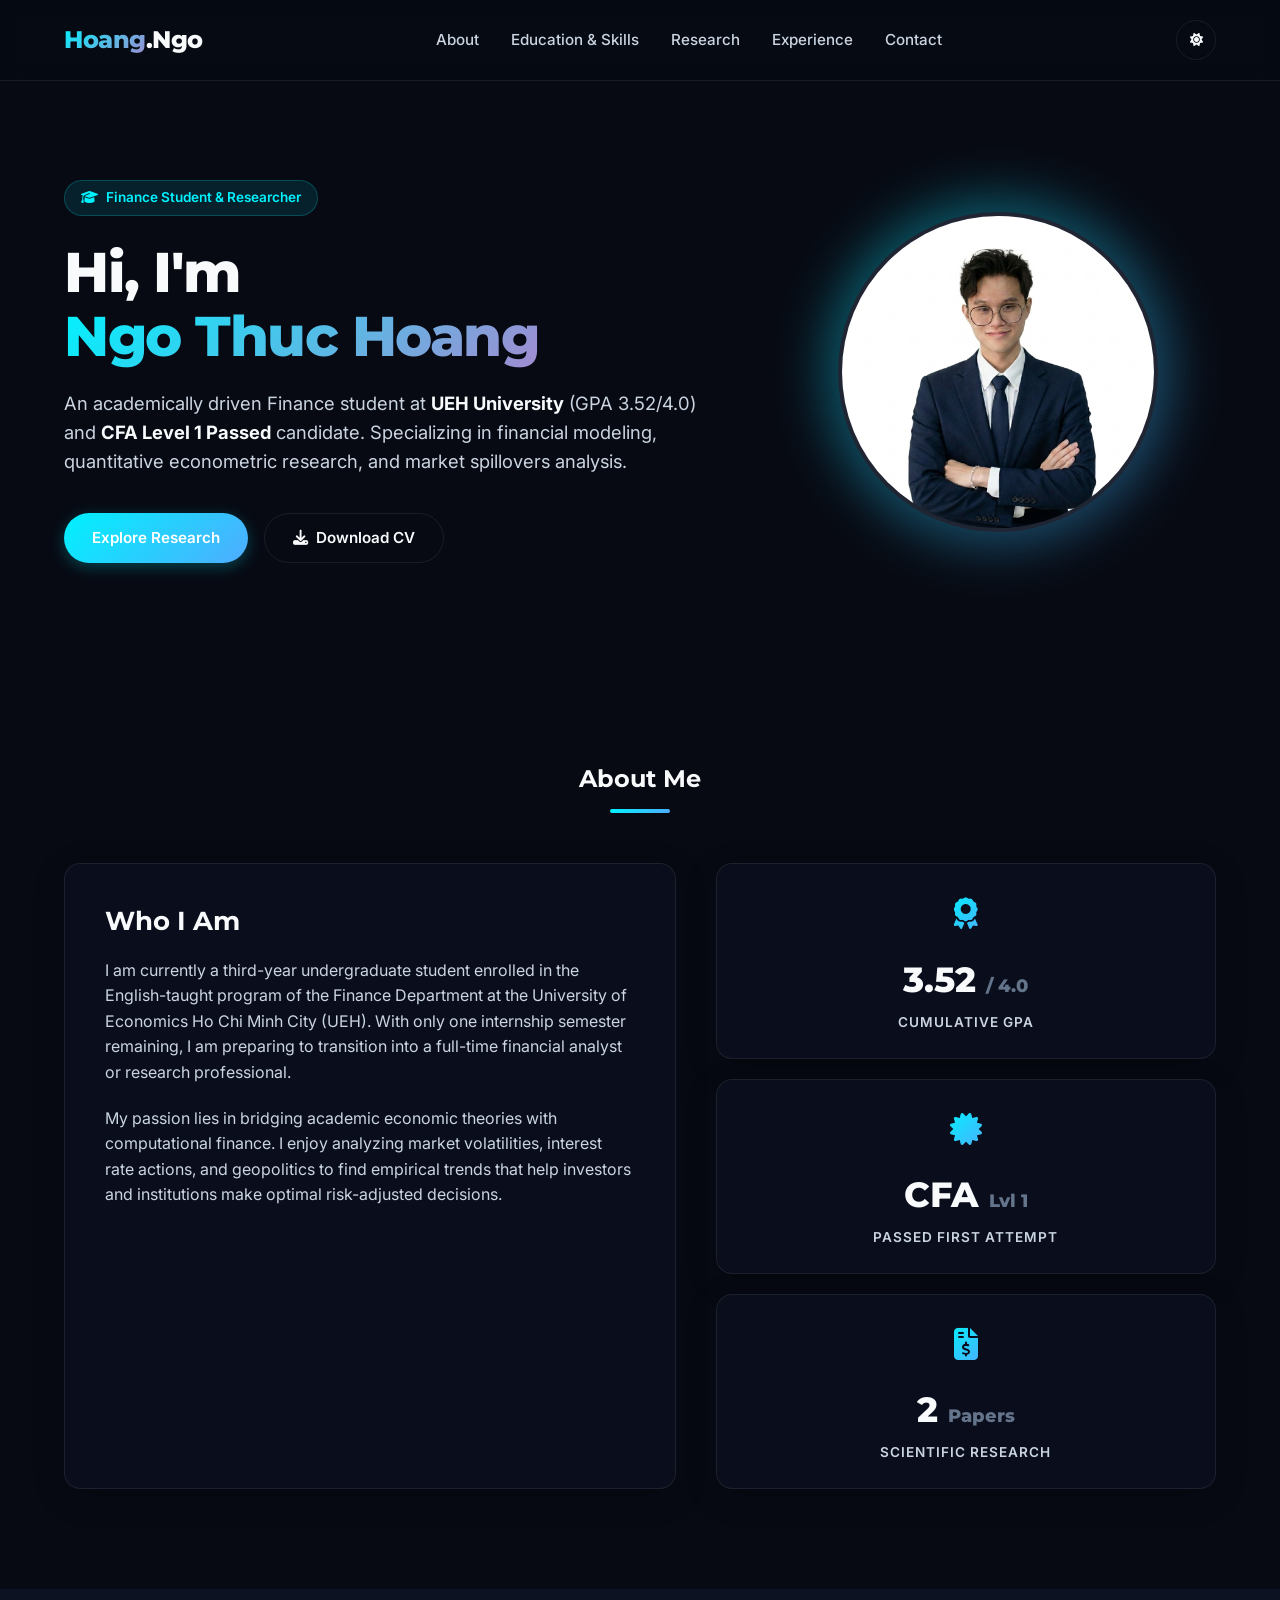
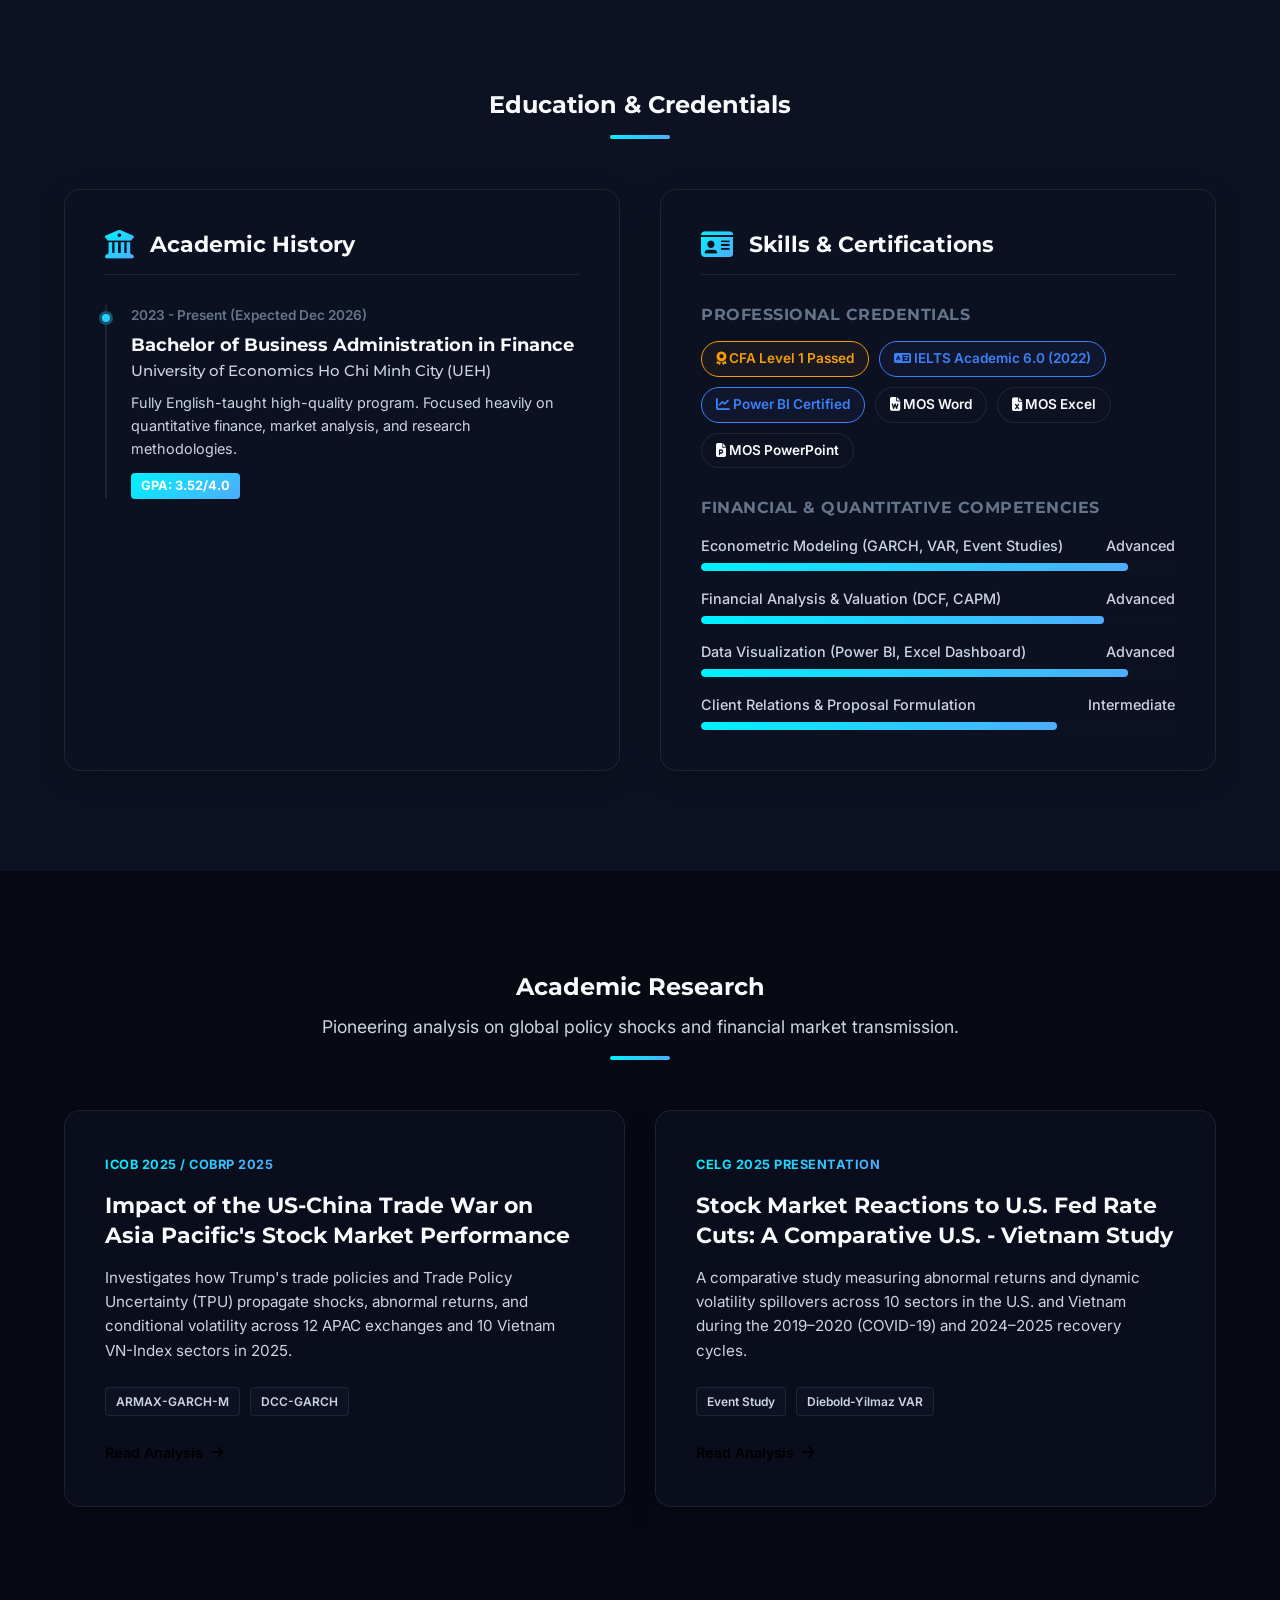
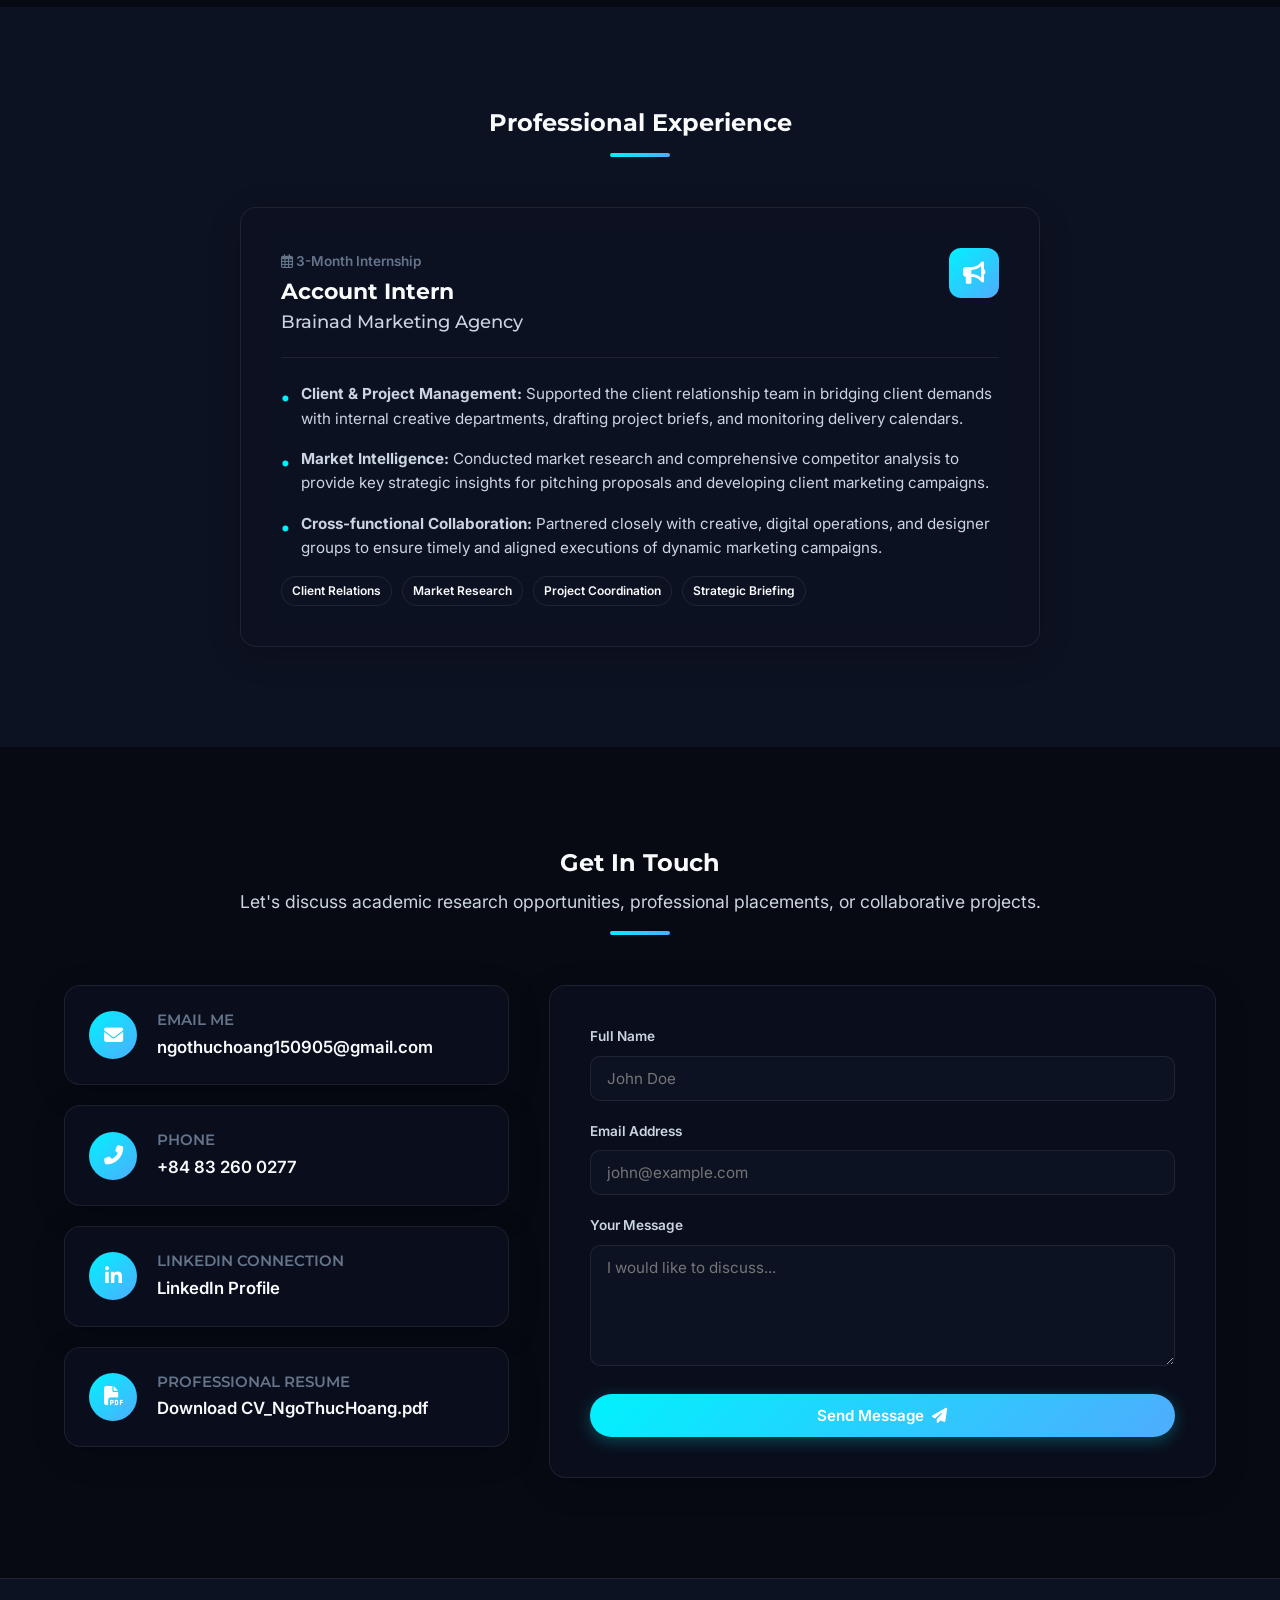
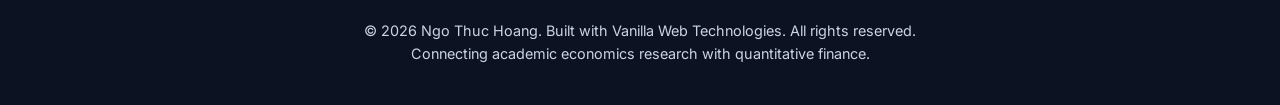
==== index.html @ 13e63629 "Add files via upload" ====
<!DOCTYPE html>
<html lang="en">
<head>
    <meta charset="UTF-8">
    <meta name="viewport" content="width=device-width, initial-scale=1.0">
    <title>Ngo Thuc Hoang | Personal Portfolio</title>
    <meta name="description" content="Personal portfolio of Ngo Thuc Hoang, Finance student at UEH. CFA Level 1, GPA 3.52, research in trade policy uncertainty and monetary policy spillovers.">
    <!-- Google Fonts -->
    <link rel="preconnect" href="https://fonts.googleapis.com">
    <link rel="preconnect" href="https://fonts.gstatic.com" crossorigin>
    <link href="https://fonts.googleapis.com/css2?family=Inter:wght@300;400;500;600;700&family=Montserrat:wght@500;600;700;800&display=swap" rel="stylesheet">
    <!-- FontAwesome for Icons -->
    <link rel="stylesheet" href="https://cdnjs.cloudflare.com/ajax/libs/font-awesome/6.4.0/css/all.min.css">
    <!-- Stylesheet -->
    <link rel="stylesheet" href="styles.css">
</head>
<body class="dark-theme">

    <!-- Sticky Navigation -->
    <header id="header">
        <div class="container navbar">
            <a href="#" class="logo">
                <span class="gradient-text">Hoang</span>.Ngo
            </a>
            <nav class="nav-menu" id="nav-menu">
                <a href="#about" class="nav-link">About</a>
                <a href="#education" class="nav-link">Education & Skills</a>
                <a href="#research" class="nav-link">Research</a>
                <a href="#experience" class="nav-link">Experience</a>
                <a href="#contact" class="nav-link">Contact</a>
            </nav>
            <div class="nav-actions">
                <button id="theme-toggle" class="btn-icon" aria-label="Toggle theme">
                    <i class="fas fa-sun"></i>
                </button>
                <button id="mobile-menu-btn" class="btn-icon mobile-only" aria-label="Open menu">
                    <i class="fas fa-bars"></i>
                </button>
            </div>
        </div>
    </header>

    <!-- Hero Section -->
    <section id="hero" class="hero-section">
        <div class="container hero-grid">
            <div class="hero-content">
                <div class="badge-hero">
                    <i class="fas fa-graduation-cap"></i> Finance Student & Researcher
                </div>
                <h1 class="hero-title">
                    Hi, I'm <span class="gradient-text">Ngo Thuc Hoang</span>
                </h1>
                <p class="hero-subtitle">
                    An academically driven Finance student at <strong>UEH University</strong> (GPA 3.52/4.0) and <strong>CFA Level 1 Passed</strong> candidate. Specializing in financial modeling, quantitative econometric research, and market spillovers analysis.
                </p>
                <div class="hero-cta">
                    <a href="#research" class="btn primary">Explore Research</a>
                    <a href="./CV_NgoThucHoang.pdf" class="btn secondary" download><i class="fas fa-download"></i> Download CV</a>
                </div>
            </div>
            <div class="hero-image-wrapper">
                <div class="avatar-glow"></div>
                <div class="avatar-container">
                    <img src="Anhcv_suit_white.png" alt="Ngo Thuc Hoang" class="avatar-img" onerror="this.src='Anhcv_suit.png'">
                </div>
            </div>
        </div>
    </section>

    <!-- About Section -->
    <section id="about" class="section-padding">
        <div class="container scroll-reveal">
            <div class="section-header text-center">
                <h2 class="section-title">About Me</h2>
                <div class="underline mx-auto"></div>
            </div>
            <div class="about-grid">
                <div class="about-card glass">
                    <h3>Who I Am</h3>
                    <p>
                        I am currently a third-year undergraduate student enrolled in the English-taught program of the Finance Department at the University of Economics Ho Chi Minh City (UEH). With only one internship semester remaining, I am preparing to transition into a full-time financial analyst or research professional.
                    </p>
                    <p>
                        My passion lies in bridging academic economic theories with computational finance. I enjoy analyzing market volatilities, interest rate actions, and geopolitics to find empirical trends that help investors and institutions make optimal risk-adjusted decisions.
                    </p>
                </div>
                <div class="stats-grid">
                    <div class="stat-card glass text-center">
                        <div class="stat-icon"><i class="fas fa-award"></i></div>
                        <div class="stat-number">3.52 <span class="stat-scale">/ 4.0</span></div>
                        <div class="stat-label">Cumulative GPA</div>
                    </div>
                    <div class="stat-card glass text-center">
                        <div class="stat-icon"><i class="fas fa-certificate"></i></div>
                        <div class="stat-number">CFA <span class="stat-scale">Lvl 1</span></div>
                        <div class="stat-label">Passed First Attempt</div>
                    </div>
                    <div class="stat-card glass text-center">
                        <div class="stat-icon"><i class="fas fa-file-invoice-dollar"></i></div>
                        <div class="stat-number">2 <span class="stat-scale">Papers</span></div>
                        <div class="stat-label">Scientific Research</div>
                    </div>
                </div>
            </div>
        </div>
    </section>

    <!-- Education & Skills Section -->
    <section id="education" class="section-padding bg-alt">
        <div class="container scroll-reveal">
            <div class="section-header text-center">
                <h2 class="section-title">Education & Credentials</h2>
                <div class="underline mx-auto"></div>
            </div>
            <div class="edu-skills-grid">
                <!-- Education Timeline -->
                <div class="edu-card glass">
                    <div class="edu-card-header">
                        <i class="fas fa-university icon-header"></i>
                        <h3>Academic History</h3>
                    </div>
                    <div class="edu-timeline">
                        <div class="timeline-item">
                            <div class="timeline-dot"></div>
                            <span class="timeline-date">2023 - Present (Expected Dec 2026)</span>
                            <h4>Bachelor of Business Administration in Finance</h4>
                            <h5>University of Economics Ho Chi Minh City (UEH)</h5>
                            <p class="edu-desc">
                                Fully English-taught high-quality program. Focused heavily on quantitative finance, market analysis, and research methodologies.
                            </p>
                            <span class="timeline-badge">GPA: 3.52/4.0</span>
                        </div>
                    </div>
                </div>

                <!-- Skills & Certifications -->
                <div class="skills-card glass">
                    <div class="skills-card-header">
                        <i class="fas fa-id-card icon-header"></i>
                        <h3>Skills & Certifications</h3>
                    </div>
                    <div class="skills-section">
                        <h4>Professional Credentials</h4>
                        <div class="chips-container">
                            <span class="chip gold"><i class="fas fa-award"></i> CFA Level 1 Passed</span>
                            <span class="chip blue"><i class="fas fa-language"></i> IELTS Academic 6.0 (2022)</span>
                            <span class="chip blue"><i class="fas fa-chart-line"></i> Power BI Certified</span>
                            <span class="chip text-chip"><i class="fas fa-file-word"></i> MOS Word</span>
                            <span class="chip text-chip"><i class="fas fa-file-excel"></i> MOS Excel</span>
                            <span class="chip text-chip"><i class="fas fa-file-powerpoint"></i> MOS PowerPoint</span>
                        </div>
                    </div>
                    <div class="skills-section">
                        <h4>Financial & Quantitative Competencies</h4>
                        <div class="skills-bar-wrapper">
                            <div class="skill-info">
                                <span>Econometric Modeling (GARCH, VAR, Event Studies)</span>
                                <span>Advanced</span>
                            </div>
                            <div class="skill-progress-bar"><div class="progress" style="width: 90%;"></div></div>
                        </div>
                        <div class="skills-bar-wrapper">
                            <div class="skill-info">
                                <span>Financial Analysis & Valuation (DCF, CAPM)</span>
                                <span>Advanced</span>
                            </div>
                            <div class="skill-progress-bar"><div class="progress" style="width: 85%;"></div></div>
                        </div>
                        <div class="skills-bar-wrapper">
                            <div class="skill-info">
                                <span>Data Visualization (Power BI, Excel Dashboard)</span>
                                <span>Advanced</span>
                            </div>
                            <div class="skill-progress-bar"><div class="progress" style="width: 90%;"></div></div>
                        </div>
                        <div class="skills-bar-wrapper">
                            <div class="skill-info">
                                <span>Client Relations & Proposal Formulation</span>
                                <span>Intermediate</span>
                            </div>
                            <div class="skill-progress-bar"><div class="progress" style="width: 75%;"></div></div>
                        </div>
                    </div>
                </div>
            </div>
        </div>
    </section>

    <!-- Research Section -->
    <section id="research" class="section-padding">
        <div class="container scroll-reveal">
            <div class="section-header text-center">
                <h2 class="section-title">Academic Research</h2>
                <p class="section-subtitle">Pioneering analysis on global policy shocks and financial market transmission.</p>
                <div class="underline mx-auto"></div>
            </div>
            <div class="research-grid">
                <!-- Research Card 1 -->
                <div class="research-card glass scroll-reveal" data-paper="paper1">
                    <div class="card-tag">iCOB 2025 / COBRP 2025</div>
                    <h3 class="card-title">Impact of the US-China Trade War on Asia Pacific's Stock Market Performance</h3>
                    <p class="card-summary">
                        Investigates how Trump's trade policies and Trade Policy Uncertainty (TPU) propagate shocks, abnormal returns, and conditional volatility across 12 APAC exchanges and 10 Vietnam VN-Index sectors in 2025.
                    </p>
                    <div class="card-methodology">
                        <span class="method-badge">ARMAX-GARCH-M</span>
                        <span class="method-badge">DCC-GARCH</span>
                    </div>
                    <button class="btn card-btn text-gradient">Read Analysis <i class="fas fa-arrow-right"></i></button>
                </div>

                <!-- Research Card 2 -->
                <div class="research-card glass scroll-reveal" data-paper="paper2">
                    <div class="card-tag">CELG 2025 Presentation</div>
                    <h3 class="card-title">Stock Market Reactions to U.S. Fed Rate Cuts: A Comparative U.S. - Vietnam Study</h3>
                    <p class="card-summary">
                        A comparative study measuring abnormal returns and dynamic volatility spillovers across 10 sectors in the U.S. and Vietnam during the 2019–2020 (COVID-19) and 2024–2025 recovery cycles.
                    </p>
                    <div class="card-methodology">
                        <span class="method-badge">Event Study</span>
                        <span class="method-badge">Diebold-Yilmaz VAR</span>
                    </div>
                    <button class="btn card-btn text-gradient">Read Analysis <i class="fas fa-arrow-right"></i></button>
                </div>
            </div>
        </div>
    </section>

    <!-- Experience Section -->
    <section id="experience" class="section-padding bg-alt">
        <div class="container scroll-reveal">
            <div class="section-header text-center">
                <h2 class="section-title">Professional Experience</h2>
                <div class="underline mx-auto"></div>
            </div>
            <div class="timeline-container scroll-reveal">
                <div class="timeline-card glass">
                    <div class="timeline-header">
                        <div class="timeline-title-group">
                            <span class="job-date"><i class="far fa-calendar-alt"></i> 3-Month Internship</span>
                            <h3>Account Intern</h3>
                            <h4>Brainad Marketing Agency</h4>
                        </div>
                        <div class="timeline-logo"><i class="fas fa-bullhorn"></i></div>
                    </div>
                    <ul class="timeline-bullets">
                        <li>
                            <strong>Client & Project Management:</strong> Supported the client relationship team in bridging client demands with internal creative departments, drafting project briefs, and monitoring delivery calendars.
                        </li>
                        <li>
                            <strong>Market Intelligence:</strong> Conducted market research and comprehensive competitor analysis to provide key strategic insights for pitching proposals and developing client marketing campaigns.
                        </li>
                        <li>
                            <strong>Cross-functional Collaboration:</strong> Partnered closely with creative, digital operations, and designer groups to ensure timely and aligned executions of dynamic marketing campaigns.
                        </li>
                    </ul>
                    <div class="chips-container mt-3">
                        <span class="chip small">Client Relations</span>
                        <span class="chip small">Market Research</span>
                        <span class="chip small">Project Coordination</span>
                        <span class="chip small">Strategic Briefing</span>
                    </div>
                </div>
            </div>
        </div>
    </section>

    <!-- Contact Section -->
    <section id="contact" class="section-padding">
        <div class="container scroll-reveal">
            <div class="section-header text-center">
                <h2 class="section-title">Get In Touch</h2>
                <p class="section-subtitle">Let's discuss academic research opportunities, professional placements, or collaborative projects.</p>
                <div class="underline mx-auto"></div>
            </div>
            <div class="contact-grid">
                <!-- Info cards -->
                <div class="contact-info-wrapper">
                    <div class="info-card glass">
                        <div class="info-icon"><i class="fas fa-envelope"></i></div>
                        <div>
                            <h4>Email Me</h4>
                            <p><a href="mailto:ngothuchoang150905@gmail.com" class="contact-link">ngothuchoang150905@gmail.com</a></p>
                        </div>
                    </div>
                    <div class="info-card glass">
                        <div class="info-icon"><i class="fas fa-phone-alt"></i></div>
                        <div>
                            <h4>Phone</h4>
                            <p><a href="tel:+84832600277" class="contact-link">+84 83 260 0277</a></p>
                        </div>
                    </div>
                    <div class="info-card glass">
                        <div class="info-icon"><i class="fab fa-linkedin-in"></i></div>
                        <div>
                            <h4>LinkedIn Connection</h4>
                            <p><a href="https://www.linkedin.com/in/th%C3%BAc-ho%C3%A0ng-ng%C3%B4-92a282347" class="contact-link" target="_blank">LinkedIn Profile</a></p>
                        </div>
                    </div>
                    <div class="info-card glass">
                        <div class="info-icon"><i class="fas fa-file-pdf"></i></div>
                        <div>
                            <h4>Professional Resume</h4>
                            <p><a href="./CV_NgoThucHoang.pdf" class="contact-link" download>Download CV_NgoThucHoang.pdf</a></p>
                        </div>
                    </div>
                </div>
                <!-- Contact Form -->
                <div class="contact-form-wrapper glass">
                    <form id="contact-form" action="#" method="POST">
                        <div class="form-group">
                            <label for="form-name">Full Name</label>
                            <input type="text" id="form-name" placeholder="John Doe" required>
                        </div>
                        <div class="form-group">
                            <label for="form-email">Email Address</label>
                            <input type="email" id="form-email" placeholder="john@example.com" required>
                        </div>
                        <div class="form-group">
                            <label for="form-message">Your Message</label>
                            <textarea id="form-message" rows="5" placeholder="I would like to discuss..." required></textarea>
                        </div>
                        <button type="submit" class="btn primary w-full">Send Message <i class="fas fa-paper-plane ms-2"></i></button>
                    </form>
                </div>
            </div>
        </div>
    </section>

    <!-- Footer -->
    <footer>
        <div class="container footer-content text-center">
            <p>&copy; 2026 Ngo Thuc Hoang. Built with Vanilla Web Technologies. All rights reserved.</p>
            <p class="small text-muted mt-2">Connecting academic economics research with quantitative finance.</p>
        </div>
    </footer>

    <!-- RESEARCH MODALS -->
    <!-- Modal 1: Paper 1 -->
    <div class="modal-overlay" id="modal-paper1" aria-hidden="true">
        <div class="modal-container glass">
            <button class="modal-close" aria-label="Close modal">&times;</button>
            <div class="modal-body">
                <span class="modal-tag">Research Paper 1 | iCOB 2025 & COBRP 2025</span>
                <h2 class="modal-title">Impact of the US-China Trade War on Asia Pacific's Stock Market Performance: Challenges and Sustainable Approaches</h2>
                
                <!-- Tabs Navigation -->
                <div class="modal-tabs">
                    <button class="tab-btn active" data-tab="tab1-abstract">Abstract</button>
                    <button class="tab-btn" data-tab="tab1-methodology">Methodology</button>
                    <button class="tab-btn" data-tab="tab1-findings">Key Findings & SDG 8</button>
                </div>

                <!-- Tabs Content -->
                <div class="tab-content-wrapper">
                    <!-- Abstract -->
                    <div class="tab-content active" id="tab1-abstract">
                        <p>
                            Studies on the impact of the US-China trade war on financial markets over time have been conducted at many levels. Moving beyond historical 2018–2020 periods, this paper shifts attention to the 2025 period, highlighting how ongoing Trade Policy Uncertainty (TPU) continues to influence 12 Asia-Pacific financial markets and sectoral dynamics inside Vietnam.
                        </p>
                        <p>
                            The research focuses on evaluating how trade conflict shocks influence abnormal returns, volatility behavior, and spillover effects across APAC stock exchanges and 10 industry groups within Vietnam’s VN-Index in 2025. It links financial resilience with United Nations SDG 8 (Decent Work and Economic Growth), offering a forward-looking perspective on sustaining growth amid prolonged trade tensions.
                        </p>
                    </div>
                    <!-- Methodology -->
                    <div class="tab-content" id="tab1-methodology">
                        <h4>Mô hình hóa Biến động và Tác động Shock (ARMAX-GARCH-M & DCC)</h4>
                        <p>
                            The paper adopts a advanced volatility modeling framework:
                        </p>
                        <ul>
                            <li>
                                <strong>Risk-Return Trade-off:</strong> Draws on the GARCH-in-Mean (GARCH-M) specification, introducing a conditional volatility risk premium term into the mean equation to capture how investors price assets under policy stress.
                            </li>
                            <li>
                                <strong>ARMAX-GARCH-M (TPU):</strong> Integrates Trade Policy Uncertainty (TPU) as an exogenous variance regressor to measure its direct impact on conditional variance behavior.
                            </li>
                            <li>
                                <strong>DCC-GARCH:</strong> Employs Dynamic Conditional Correlation (DCC) to trace the time-varying connectedness, identifying which economies act as primary transmitters or receivers of volatility.
                            </li>
                        </ul>
                    </div>
                    <!-- Findings -->
                    <div class="tab-content" id="tab1-findings">
                        <h4>Academic and Practical Insights</h4>
                        <ul>
                            <li>
                                <strong>Regional Transmission:</strong> Empirically maps the volatility connectedness of the 12 APAC markets, identifying Hong Kong as a key intermediary in absorbing and transmitting volatility between US, China, and APAC markets.
                            </li>
                            <li>
                                <strong>Sectoral Sensitivity (Vietnam):</strong> Pinpoints Vietnamese industries with higher or lower sensitivity to tariff shocks, supporting portfolios in risk mitigation.
                            </li>
                            <li>
                                <strong>SDG 8 Integration:</strong> Demonstrates that maintaining financial market stability through active risk pricing directly supports long-term economic growth and decent work opportunities in trade-exposed emerging markets.
                            </li>
                        </ul>
                    </div>
                </div>
            </div>
        </div>
    </div>

    <!-- Modal 2: Paper 2 -->
    <div class="modal-overlay" id="modal-paper2" aria-hidden="true">
        <div class="modal-container glass">
            <button class="modal-close" aria-label="Close modal">&times;</button>
            <div class="modal-body">
                <span class="modal-tag">Research Paper 2 | CELG 2025 Presentation</span>
                <h2 class="modal-title">Stock Market Reactions to U.S. Fed Rate Cuts: A Comparative Event Study of the U.S. and Vietnam, with an Analysis of Spillovers between the two Markets and within Vietnam's Sectors (2019 - 2020 & 2024 - 2025)</h2>
                
                <!-- Tabs Navigation -->
                <div class="modal-tabs">
                    <button class="tab-btn active" data-tab="tab2-abstract">Abstract</button>
                    <button class="tab-btn" data-tab="tab2-methodology">Methodology</button>
                    <button class="tab-btn" data-tab="tab2-findings">Key Findings & SDG 8</button>
                </div>

                <!-- Tabs Content -->
                <div class="tab-content-wrapper">
                    <!-- Abstract -->
                    <div class="tab-content active" id="tab2-abstract">
                        <p>
                            This research evaluates and compares U.S. and Vietnamese stock market reactions to conventional Federal Reserve policy rate cuts. It assesses the short-term market reaction magnitude and compares the responses of 10 industry groups within each country.
                        </p>
                        <p>
                            To capture evolving investor behavior, the comparative analysis is conducted across two distinct macroeconomic cycles: the pre-pandemic normal phase (2019–2020) and the post-pandemic recovery/tightening turnaround phase (2024–2025). The study also maps volatility transmission, investigating cross-border spillovers from the U.S. to Vietnam and intra-market spillovers between domestic sectors.
                        </p>
                    </div>
                    <!-- Methodology -->
                    <div class="tab-content" id="tab2-methodology">
                        <h4>Event Study & VAR Spillover Framework</h4>
                        <p>
                            The paper utilizes a integrated methodological framework:
                        </p>
                        <ul>
                            <li>
                                <strong>Event Study:</strong> Computes Abnormal Returns (AR) and Cumulative Abnormal Returns (CAR) around Fed rate cut announcement windows to evaluate market efficiency and short-term announcement sensitivity.
                            </li>
                            <li>
                                <strong>Diebold & Yilmaz (2012) Spillover Index:</strong> Applies a Vector Autoregression (VAR) framework with generalized forecast-error variance decompositions (GFEVD) to build a connectedness matrix.
                            </li>
                            <li>
                                <strong>Cross-Border & Intra-Market Connectedness:</strong> Captures both international transmission (US to Vietnam sectors) and domestic sector-to-sector volatility propagation.
                            </li>
                        </ul>
                    </div>
                    <!-- Findings -->
                    <div class="tab-content" id="tab2-findings">
                        <h4>Main Results & Policy Relevance</h4>
                        <ul>
                            <li>
                                <strong>Macro Comparisons:</strong> Establishes that while unexpected rate cuts trigger general liquidity relief, responses vary heavily between pre-pandemic and post-pandemic cycles, reflecting changes in market risk-aversion.
                            </li>
                            <li>
                                <strong>Transmission Roles:</strong> Identifies which specific industries act as net risk transmitters versus net receivers of volatility inside HOSE (Vietnam) and U.S. markets.
                            </li>
                            <li>
                                <strong>Practical Application:</strong> Guides retail and institutional investors in developing sectoral hedging strategies, and assists state regulators in maintaining macro-prudential stability against external currency/monetary shocks (aligned with SDG 8).
                            </li>
                        </ul>
                    </div>
                </div>
            </div>
        </div>
    </div>

    <!-- Scripts -->
    <script src="script.js"></script>
</body>
</html>
---- styles.css ----
/* ==========================================================================
   DESIGN SYSTEM & VARIABLES
   ========================================================================== */
:root {
    /* Color Tokens (Dark Theme - Default) */
    --bg-primary: #070a13;
    --bg-secondary: #0d1222;
    --bg-card: rgba(13, 18, 34, 0.65);
    --border-color: rgba(255, 255, 255, 0.08);
    
    --text-primary: #f8fafc;
    --text-secondary: #cbd5e1;
    --text-muted: #64748b;
    
    --primary-gradient: linear-gradient(135deg, #00f2fe 0%, #4facfe 100%);
    --secondary-gradient: linear-gradient(135deg, #b88bf8 0%, #6b21a8 100%);
    --text-gradient: linear-gradient(135deg, #00f2fe 0%, #a18cd1 100%);
    --accent-glow: rgba(0, 242, 254, 0.25);
    
    /* Global Spacing */
    --container-width: 1200px;
    --border-radius-lg: 16px;
    --border-radius-md: 10px;
    --border-radius-sm: 6px;
    
    /* Transitions */
    --transition-smooth: all 0.3s cubic-bezier(0.4, 0, 0.2, 1);
    --transition-fast: all 0.15s ease;
}

/* Light Theme Variables */
body.light-theme {
    --bg-primary: #f8fafc;
    --bg-secondary: #f1f5f9;
    --bg-card: rgba(255, 255, 255, 0.75);
    --border-color: rgba(15, 23, 42, 0.08);
    
    --text-primary: #0f172a;
    --text-secondary: #475569;
    --text-muted: #94a3b8;
    
    --primary-gradient: linear-gradient(135deg, #0072ff 0%, #00c6ff 100%);
    --secondary-gradient: linear-gradient(135deg, #7c3aed 0%, #c084fc 100%);
    --text-gradient: linear-gradient(135deg, #0072ff 0%, #7c3aed 100%);
    --accent-glow: rgba(0, 114, 255, 0.15);
}

/* ==========================================================================
   RESET & BASE STYLES
   ========================================================================== */
* {
    margin: 0;
    padding: 0;
    box-sizing: border-box;
}

html {
    scroll-behavior: smooth;
    font-size: 16px;
}

body {
    font-family: 'Inter', sans-serif;
    background-color: var(--bg-primary);
    color: var(--text-primary);
    line-height: 1.6;
    overflow-x: hidden;
    transition: background-color 0.4s ease, color 0.4s ease;
}

h1, h2, h3, h4, h5, h6 {
    font-family: 'Montserrat', sans-serif;
    font-weight: 700;
    color: var(--text-primary);
    line-height: 1.3;
}

a {
    text-decoration: none;
    color: inherit;
    transition: var(--transition-fast);
}

img {
    max-width: 100%;
    height: auto;
    display: block;
}

button {
    cursor: pointer;
    border: none;
    background: none;
    font-family: inherit;
}

/* Custom Scrollbar */
::-webkit-scrollbar {
    width: 8px;
}
::-webkit-scrollbar-track {
    background: var(--bg-primary);
}
::-webkit-scrollbar-thumb {
    background: var(--border-color);
    border-radius: var(--border-radius-sm);
}
::-webkit-scrollbar-thumb:hover {
    background: var(--text-muted);
}

/* ==========================================================================
   LAYOUT UTILITIES
   ========================================================================== */
.container {
    width: 100%;
    max-width: var(--container-width);
    margin: 0 auto;
    padding: 0 24px;
}

.section-padding {
    padding: 100px 0;
}

.bg-alt {
    background-color: var(--bg-secondary);
}

.text-center {
    text-align: center;
}

.mx-auto {
    margin-left: auto;
    margin-right: auto;
}

.mt-3 {
    margin-top: 1rem;
}

.w-full {
    width: 100%;
}

.text-muted {
    color: var(--text-muted);
}

.gradient-text {
    background: var(--text-gradient);
    -webkit-background-clip: text;
    -webkit-text-fill-color: transparent;
    display: inline-block;
}

.underline {
    height: 4px;
    width: 60px;
    background: var(--primary-gradient);
    border-radius: 2px;
    margin-top: 15px;
}

/* Glassmorphism utility */
.glass {
    background: var(--bg-card);
    backdrop-filter: blur(12px);
    -webkit-backdrop-filter: blur(12px);
    border: 1px solid var(--border-color);
    border-radius: var(--border-radius-lg);
    box-shadow: 0 8px 32px 0 rgba(0, 0, 0, 0.2);
}

/* Buttons */
.btn {
    display: inline-flex;
    align-items: center;
    justify-content: center;
    padding: 12px 28px;
    font-weight: 600;
    border-radius: 30px;
    font-size: 0.95rem;
    transition: var(--transition-smooth);
    gap: 8px;
}

.btn.primary {
    background: var(--primary-gradient);
    color: #ffffff;
    box-shadow: 0 4px 15px var(--accent-glow);
}

.btn.primary:hover {
    transform: translateY(-2px);
    box-shadow: 0 6px 20px var(--accent-glow);
    filter: brightness(1.1);
}

.btn.secondary {
    background: transparent;
    color: var(--text-primary);
    border: 1px solid var(--border-color);
}

.btn.secondary:hover {
    background: var(--border-color);
    transform: translateY(-2px);
}

.btn-icon {
    display: flex;
    align-items: center;
    justify-content: center;
    width: 40px;
    height: 40px;
    border-radius: 50%;
    border: 1px solid var(--border-color);
    color: var(--text-primary);
    transition: var(--transition-smooth);
}

.btn-icon:hover {
    background: var(--border-color);
}

/* ==========================================================================
   NAVIGATION HEADER
   ========================================================================== */
header {
    position: fixed;
    top: 0;
    left: 0;
    width: 100%;
    z-index: 1000;
    background: rgba(7, 10, 19, 0.7);
    backdrop-filter: blur(10px);
    -webkit-backdrop-filter: blur(10px);
    border-bottom: 1px solid var(--border-color);
    transition: background-color 0.4s ease;
}

body.light-theme header {
    background: rgba(248, 250, 252, 0.75);
}

.navbar {
    display: flex;
    align-items: center;
    justify-content: space-between;
    height: 80px;
}

.logo {
    font-family: 'Montserrat', sans-serif;
    font-size: 1.5rem;
    font-weight: 800;
    letter-spacing: -0.5px;
}

.nav-menu {
    display: flex;
    gap: 32px;
}

.nav-link {
    font-weight: 500;
    font-size: 0.95rem;
    color: var(--text-secondary);
}

.nav-link:hover, .nav-link.active {
    color: var(--text-primary);
}

.nav-actions {
    display: flex;
    align-items: center;
    gap: 12px;
}

.mobile-only {
    display: none;
}

/* ==========================================================================
   HERO SECTION
   ========================================================================== */
.hero-section {
    padding-top: 180px;
    padding-bottom: 100px;
    position: relative;
    overflow: hidden;
}

.hero-grid {
    display: grid;
    grid-template-columns: 1.2fr 0.8fr;
    gap: 60px;
    align-items: center;
}

.badge-hero {
    display: inline-flex;
    align-items: center;
    gap: 8px;
    background: rgba(0, 242, 254, 0.1);
    color: #00f2fe;
    padding: 6px 16px;
    border-radius: 20px;
    font-size: 0.85rem;
    font-weight: 600;
    border: 1px solid rgba(0, 242, 254, 0.2);
    margin-bottom: 24px;
}

body.light-theme .badge-hero {
    background: rgba(0, 114, 255, 0.08);
    color: #0072ff;
    border: 1px solid rgba(0, 114, 255, 0.15);
}

.hero-title {
    font-size: 3.5rem;
    font-weight: 800;
    letter-spacing: -1.5px;
    margin-bottom: 20px;
    line-height: 1.15;
}

.hero-subtitle {
    font-size: 1.15rem;
    color: var(--text-secondary);
    margin-bottom: 36px;
    font-weight: 400;
}

.hero-subtitle strong {
    color: var(--text-primary);
}

.hero-cta {
    display: flex;
    gap: 16px;
}

.hero-image-wrapper {
    position: relative;
    justify-self: center;
}

.avatar-glow {
    position: absolute;
    top: -15px;
    left: -15px;
    right: -15px;
    bottom: -15px;
    background: var(--primary-gradient);
    border-radius: 50%;
    filter: blur(25px);
    opacity: 0.35;
    z-index: 1;
    animation: pulseGlow 6s infinite alternate;
}

.avatar-container {
    position: relative;
    width: 320px;
    height: 320px;
    border-radius: 50%;
    overflow: hidden;
    border: 4px solid var(--border-color);
    z-index: 2;
    background-color: var(--bg-secondary);
}

.avatar-img {
    width: 100%;
    height: 100%;
    object-fit: cover;
    object-position: center;
    transition: var(--transition-smooth);
}

.avatar-container:hover .avatar-img {
    transform: scale(1.05);
}

@keyframes pulseGlow {
    0% { transform: scale(0.95); opacity: 0.25; }
    100% { transform: scale(1.05); opacity: 0.45; }
}

/* ==========================================================================
   ABOUT SECTION
   ========================================================================== */
.about-grid {
    display: grid;
    grid-template-columns: 1.1fr 0.9fr;
    gap: 40px;
    margin-top: 50px;
}

.about-card {
    padding: 40px;
}

.about-card h3 {
    font-size: 1.6rem;
    margin-bottom: 20px;
}

.about-card p {
    color: var(--text-secondary);
    margin-bottom: 20px;
}

.about-card p:last-child {
    margin-bottom: 0;
}

.stats-grid {
    display: grid;
    grid-template-columns: 1fr;
    gap: 20px;
}

.stat-card {
    padding: 24px;
    display: flex;
    flex-direction: column;
    align-items: center;
    justify-content: center;
    transition: var(--transition-smooth);
}

.stat-card:hover {
    transform: translateY(-5px);
    border-color: rgba(0, 242, 254, 0.3);
}

.stat-icon {
    font-size: 2rem;
    margin-bottom: 12px;
    background: var(--primary-gradient);
    -webkit-background-clip: text;
    -webkit-text-fill-color: transparent;
}

.stat-number {
    font-size: 2.2rem;
    font-weight: 800;
    font-family: 'Montserrat', sans-serif;
}

.stat-scale {
    font-size: 1.1rem;
    color: var(--text-muted);
}

.stat-label {
    font-size: 0.85rem;
    color: var(--text-secondary);
    text-transform: uppercase;
    font-weight: 600;
    letter-spacing: 1px;
    margin-top: 4px;
}

/* ==========================================================================
   EDUCATION & SKILLS SECTION
   ========================================================================== */
.edu-skills-grid {
    display: grid;
    grid-template-columns: 1fr 1fr;
    gap: 40px;
    margin-top: 50px;
}

.edu-card, .skills-card {
    padding: 40px;
}

.edu-card-header, .skills-card-header {
    display: flex;
    align-items: center;
    gap: 16px;
    margin-bottom: 30px;
    border-bottom: 1px solid var(--border-color);
    padding-bottom: 15px;
}

.icon-header {
    font-size: 1.8rem;
    background: var(--primary-gradient);
    -webkit-background-clip: text;
    -webkit-text-fill-color: transparent;
}

.edu-card h3, .skills-card h3 {
    font-size: 1.4rem;
}

.edu-timeline {
    position: relative;
    padding-left: 24px;
    border-left: 2px solid var(--border-color);
}

.timeline-item {
    position: relative;
    margin-bottom: 20px;
}

.timeline-item:last-child {
    margin-bottom: 0;
}

.timeline-dot {
    position: absolute;
    left: -32px;
    top: 6px;
    width: 14px;
    height: 14px;
    border-radius: 50%;
    background: var(--primary-gradient);
    border: 3px solid var(--bg-card);
}

.timeline-date {
    font-size: 0.85rem;
    color: var(--text-muted);
    font-weight: 600;
    display: block;
    margin-bottom: 6px;
}

.timeline-item h4 {
    font-size: 1.15rem;
    margin-bottom: 4px;
}

.timeline-item h5 {
    font-size: 0.95rem;
    color: var(--text-secondary);
    font-weight: 500;
    margin-bottom: 10px;
}

.edu-desc {
    font-size: 0.9rem;
    color: var(--text-secondary);
    margin-bottom: 12px;
}

.timeline-badge {
    display: inline-block;
    font-size: 0.8rem;
    font-weight: 700;
    background: var(--primary-gradient);
    color: #ffffff;
    padding: 3px 10px;
    border-radius: 4px;
}

/* Skills Cards styling */
.skills-section {
    margin-bottom: 30px;
}

.skills-section:last-child {
    margin-bottom: 0;
}

.skills-section h4 {
    font-size: 1rem;
    margin-bottom: 15px;
    text-transform: uppercase;
    color: var(--text-muted);
    letter-spacing: 0.5px;
}

.chips-container {
    display: flex;
    flex-wrap: wrap;
    gap: 10px;
}

.chip {
    padding: 6px 14px;
    border-radius: 20px;
    font-size: 0.85rem;
    font-weight: 600;
    background: var(--bg-secondary);
    border: 1px solid var(--border-color);
    transition: var(--transition-fast);
}

.chip:hover {
    transform: translateY(-2px);
}

.chip.gold {
    border-color: #f59e0b;
    color: #f59e0b;
    background: rgba(245, 158, 11, 0.05);
}

.chip.blue {
    border-color: #3b82f6;
    color: #3b82f6;
    background: rgba(59, 130, 246, 0.05);
}

.chip.small {
    padding: 4px 10px;
    font-size: 0.75rem;
}

.skills-bar-wrapper {
    margin-bottom: 16px;
}

.skills-bar-wrapper:last-child {
    margin-bottom: 0;
}

.skill-info {
    display: flex;
    justify-content: space-between;
    font-size: 0.9rem;
    margin-bottom: 6px;
    font-weight: 500;
    color: var(--text-secondary);
}

.skill-progress-bar {
    height: 8px;
    background: var(--bg-secondary);
    border-radius: 4px;
    overflow: hidden;
}

.skill-progress-bar .progress {
    height: 100%;
    background: var(--primary-gradient);
    border-radius: 4px;
}

/* ==========================================================================
   RESEARCH SHOWCASE
   ========================================================================== */
.section-subtitle {
    font-size: 1.1rem;
    color: var(--text-secondary);
    margin-top: 10px;
}

.research-grid {
    display: grid;
    grid-template-columns: 1fr 1fr;
    gap: 30px;
    margin-top: 50px;
}

.research-card {
    padding: 40px;
    position: relative;
    cursor: pointer;
    transition: var(--transition-smooth);
}

.research-card:hover {
    transform: translateY(-5px);
    border-color: rgba(0, 242, 254, 0.4);
    box-shadow: 0 12px 40px rgba(0, 242, 254, 0.1);
}

.card-tag {
    font-size: 0.8rem;
    font-weight: 700;
    text-transform: uppercase;
    letter-spacing: 0.5px;
    background: var(--primary-gradient);
    -webkit-background-clip: text;
    -webkit-text-fill-color: transparent;
    margin-bottom: 15px;
    display: inline-block;
}

.card-title {
    font-size: 1.35rem;
    margin-bottom: 15px;
    line-height: 1.4;
}

.card-summary {
    color: var(--text-secondary);
    font-size: 0.95rem;
    margin-bottom: 24px;
}

.card-methodology {
    display: flex;
    gap: 10px;
    margin-bottom: 24px;
}

.method-badge {
    font-size: 0.75rem;
    font-weight: 600;
    background: var(--bg-secondary);
    border: 1px solid var(--border-color);
    padding: 4px 10px;
    border-radius: 4px;
    color: var(--text-secondary);
}

.card-btn {
    padding: 0;
    font-size: 0.9rem;
    display: inline-flex;
    align-items: center;
    gap: 8px;
    font-weight: 600;
    transition: var(--transition-fast);
}

.card-btn i {
    transition: transform 0.2s ease;
}

.research-card:hover .card-btn i {
    transform: translateX(4px);
}

/* ==========================================================================
   EXPERIENCE TIMELINE
   ========================================================================== */
.timeline-container {
    max-width: 800px;
    margin: 50px auto 0;
}

.timeline-card {
    padding: 40px;
}

.timeline-header {
    display: flex;
    justify-content: space-between;
    align-items: flex-start;
    border-bottom: 1px solid var(--border-color);
    padding-bottom: 24px;
    margin-bottom: 24px;
}

.timeline-title-group h3 {
    font-size: 1.4rem;
    margin-top: 4px;
}

.timeline-title-group h4 {
    font-size: 1.1rem;
    color: var(--text-secondary);
    font-weight: 500;
    margin-top: 4px;
}

.job-date {
    font-size: 0.85rem;
    color: var(--text-muted);
    font-weight: 600;
}

.timeline-logo {
    width: 50px;
    height: 50px;
    border-radius: 12px;
    background: var(--primary-gradient);
    color: #ffffff;
    display: flex;
    align-items: center;
    justify-content: center;
    font-size: 1.4rem;
}

.timeline-bullets {
    list-style-type: none;
}

.timeline-bullets li {
    position: relative;
    padding-left: 20px;
    margin-bottom: 16px;
    color: var(--text-secondary);
    font-size: 0.95rem;
}

.timeline-bullets li::before {
    content: "•";
    position: absolute;
    left: 0;
    color: #00f2fe;
    font-weight: bold;
    font-size: 1.2rem;
}

body.light-theme .timeline-bullets li::before {
    color: #0072ff;
}

.timeline-bullets li:last-child {
    margin-bottom: 0;
}

/* ==========================================================================
   CONTACT SECTION
   ========================================================================== */
.contact-grid {
    display: grid;
    grid-template-columns: 0.8fr 1.2fr;
    gap: 40px;
    margin-top: 50px;
    align-items: start;
}

.contact-info-wrapper {
    display: grid;
    grid-template-columns: 1fr;
    gap: 20px;
}

.info-card {
    padding: 24px;
    display: flex;
    align-items: center;
    gap: 20px;
}

.info-icon {
    width: 48px;
    height: 48px;
    border-radius: 50%;
    background: var(--primary-gradient);
    color: #ffffff;
    display: flex;
    align-items: center;
    justify-content: center;
    font-size: 1.2rem;
}

.info-card h4 {
    font-size: 0.95rem;
    color: var(--text-muted);
    text-transform: uppercase;
    font-weight: 600;
    margin-bottom: 4px;
}

.info-card p {
    font-size: 1.05rem;
    font-weight: 600;
}

.contact-link:hover {
    background: var(--text-gradient);
    -webkit-background-clip: text;
    -webkit-text-fill-color: transparent;
}

.contact-form-wrapper {
    padding: 40px;
}

.form-group {
    margin-bottom: 20px;
}

.form-group label {
    display: block;
    font-size: 0.85rem;
    font-weight: 600;
    color: var(--text-secondary);
    margin-bottom: 8px;
}

.form-group input, .form-group textarea {
    width: 100%;
    padding: 12px 16px;
    border-radius: var(--border-radius-md);
    background: var(--bg-secondary);
    border: 1px solid var(--border-color);
    color: var(--text-primary);
    font-family: inherit;
    font-size: 0.95rem;
    transition: var(--transition-fast);
}

.form-group input:focus, .form-group textarea:focus {
    outline: none;
    border-color: #00f2fe;
    box-shadow: 0 0 10px rgba(0, 242, 254, 0.1);
}

body.light-theme .form-group input:focus, body.light-theme .form-group textarea:focus {
    border-color: #0072ff;
    box-shadow: 0 0 10px rgba(0, 114, 255, 0.1);
}

/* ==========================================================================
   FOOTER
   ========================================================================== */
footer {
    border-top: 1px solid var(--border-color);
    padding: 40px 0;
    background: var(--bg-secondary);
}

.footer-content p {
    color: var(--text-secondary);
    font-size: 0.9rem;
}

/* ==========================================================================
   MODAL OVERLAY (RESEARCH POPUP)
   ========================================================================== */
.modal-overlay {
    position: fixed;
    top: 0;
    left: 0;
    width: 100%;
    height: 100%;
    background: rgba(7, 10, 19, 0.85);
    backdrop-filter: blur(15px);
    -webkit-backdrop-filter: blur(15px);
    z-index: 2000;
    display: flex;
    align-items: center;
    justify-content: center;
    opacity: 0;
    pointer-events: none;
    transition: opacity 0.4s ease;
    padding: 20px;
}

.modal-overlay.active {
    opacity: 1;
    pointer-events: auto;
}

.modal-container {
    width: 100%;
    max-width: 800px;
    max-height: 85vh;
    overflow-y: auto;
    padding: 45px;
    position: relative;
    transform: scale(0.95);
    transition: transform 0.4s cubic-bezier(0.34, 1.56, 0.64, 1);
}

.modal-overlay.active .modal-container {
    transform: scale(1);
}

.modal-close {
    position: absolute;
    top: 25px;
    right: 25px;
    font-size: 2.2rem;
    color: var(--text-muted);
    transition: var(--transition-fast);
    line-height: 1;
}

.modal-close:hover {
    color: var(--text-primary);
}

.modal-tag {
    font-size: 0.8rem;
    font-weight: 700;
    text-transform: uppercase;
    letter-spacing: 0.5px;
    color: var(--text-muted);
    display: block;
    margin-bottom: 12px;
}

.modal-title {
    font-size: 1.6rem;
    margin-bottom: 24px;
    line-height: 1.35;
}

.modal-tabs {
    display: flex;
    border-bottom: 1px solid var(--border-color);
    gap: 20px;
    margin-bottom: 24px;
}

.tab-btn {
    padding: 10px 0;
    font-weight: 600;
    font-size: 0.95rem;
    color: var(--text-muted);
    position: relative;
    transition: var(--transition-fast);
}

.tab-btn:hover, .tab-btn.active {
    color: var(--text-primary);
}

.tab-btn.active::after {
    content: "";
    position: absolute;
    bottom: -1px;
    left: 0;
    width: 100%;
    height: 3px;
    background: var(--primary-gradient);
    border-radius: 2px;
}

.tab-content {
    display: none;
    animation: fadeIn 0.4s ease;
}

.tab-content.active {
    display: block;
}

.tab-content h4 {
    font-size: 1.15rem;
    margin-bottom: 15px;
}

.tab-content p {
    color: var(--text-secondary);
    margin-bottom: 15px;
    font-size: 0.98rem;
}

.tab-content ul {
    padding-left: 20px;
    margin-bottom: 15px;
}

.tab-content li {
    margin-bottom: 10px;
    color: var(--text-secondary);
    font-size: 0.95rem;
}

@keyframes fadeIn {
    from { opacity: 0; transform: translateY(5px); }
    to { opacity: 1; transform: translateY(0); }
}

/* ==========================================================================
   SCROLL REVEAL CLASS
   ========================================================================== */
.scroll-reveal {
    opacity: 0;
    transform: translateY(20px);
    transition: opacity 0.8s ease, transform 0.8s ease;
}

.scroll-reveal.revealed {
    opacity: 1;
    transform: translateY(0);
}

/* ==========================================================================
   RESPONSIVE MEDIA QUERIES
   ========================================================================== */
@media (max-width: 1024px) {
    .hero-title {
        font-size: 3rem;
    }
    .hero-grid {
        gap: 40px;
    }
    .avatar-container {
        width: 280px;
        height: 280px;
    }
}

@media (max-width: 768px) {
    .mobile-only {
        display: flex;
    }
    
    .nav-menu {
        position: fixed;
        top: 80px;
        left: 0;
        width: 100%;
        background: var(--bg-primary);
        border-bottom: 1px solid var(--border-color);
        flex-direction: column;
        padding: 30px 24px;
        gap: 20px;
        transform: translateY(-150%);
        transition: transform 0.4s cubic-bezier(0.4, 0, 0.2, 1);
        z-index: 999;
    }
    
    .nav-menu.active {
        transform: translateY(0);
    }
    
    .hero-grid {
        grid-template-columns: 1fr;
        text-align: center;
        gap: 40px;
    }
    
    .hero-cta {
        justify-content: center;
    }
    
    .badge-hero {
        margin-left: auto;
        margin-right: auto;
    }
    
    .about-grid {
        grid-template-columns: 1fr;
    }
    
    .stats-grid {
        grid-template-columns: 1fr 1fr 1fr;
    }
    
    .edu-skills-grid {
        grid-template-columns: 1fr;
    }
    
    .research-grid {
        grid-template-columns: 1fr;
    }
    
    .contact-grid {
        grid-template-columns: 1fr;
    }
}

@media (max-width: 576px) {
    .stats-grid {
        grid-template-columns: 1fr;
    }
    .hero-title {
        font-size: 2.3rem;
    }
    .avatar-container {
        width: 220px;
        height: 220px;
    }
    .modal-container {
        padding: 25px;
    }
    .modal-tabs {
        flex-wrap: wrap;
        gap: 10px;
    }
}
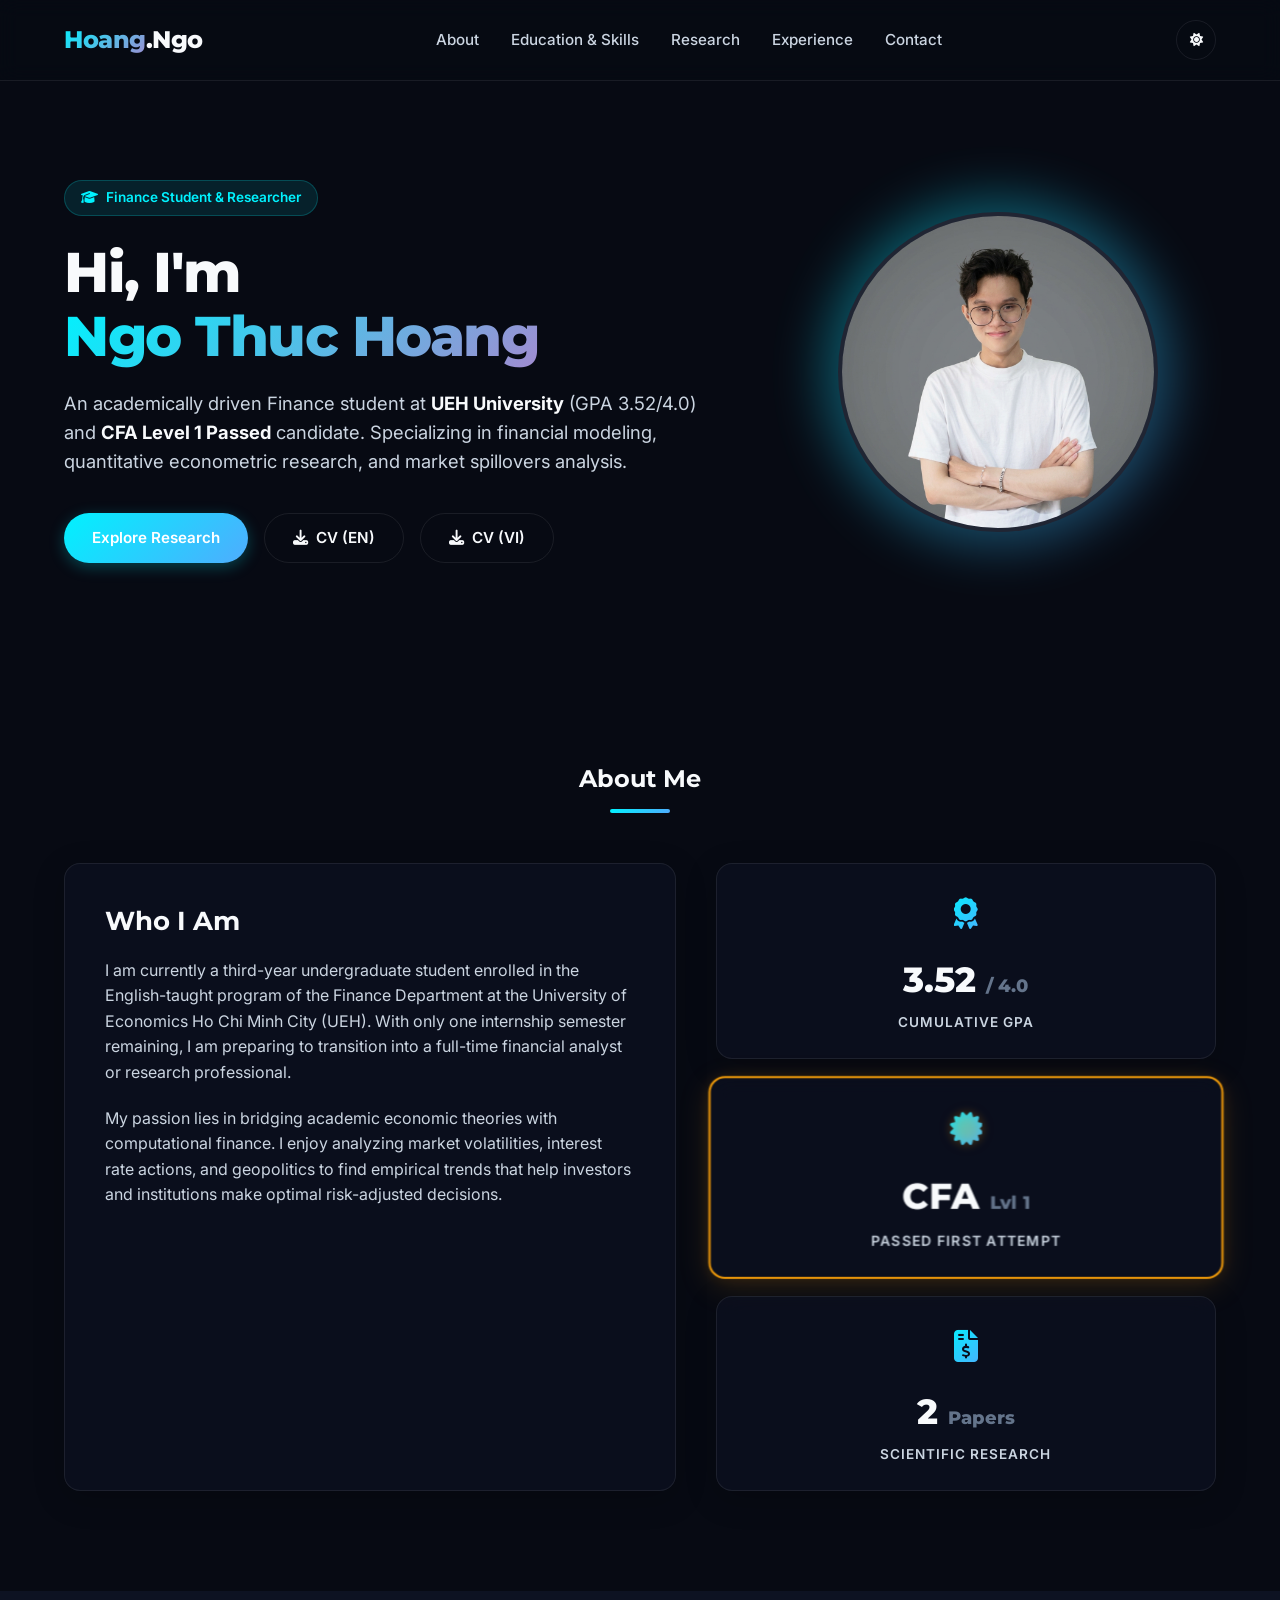
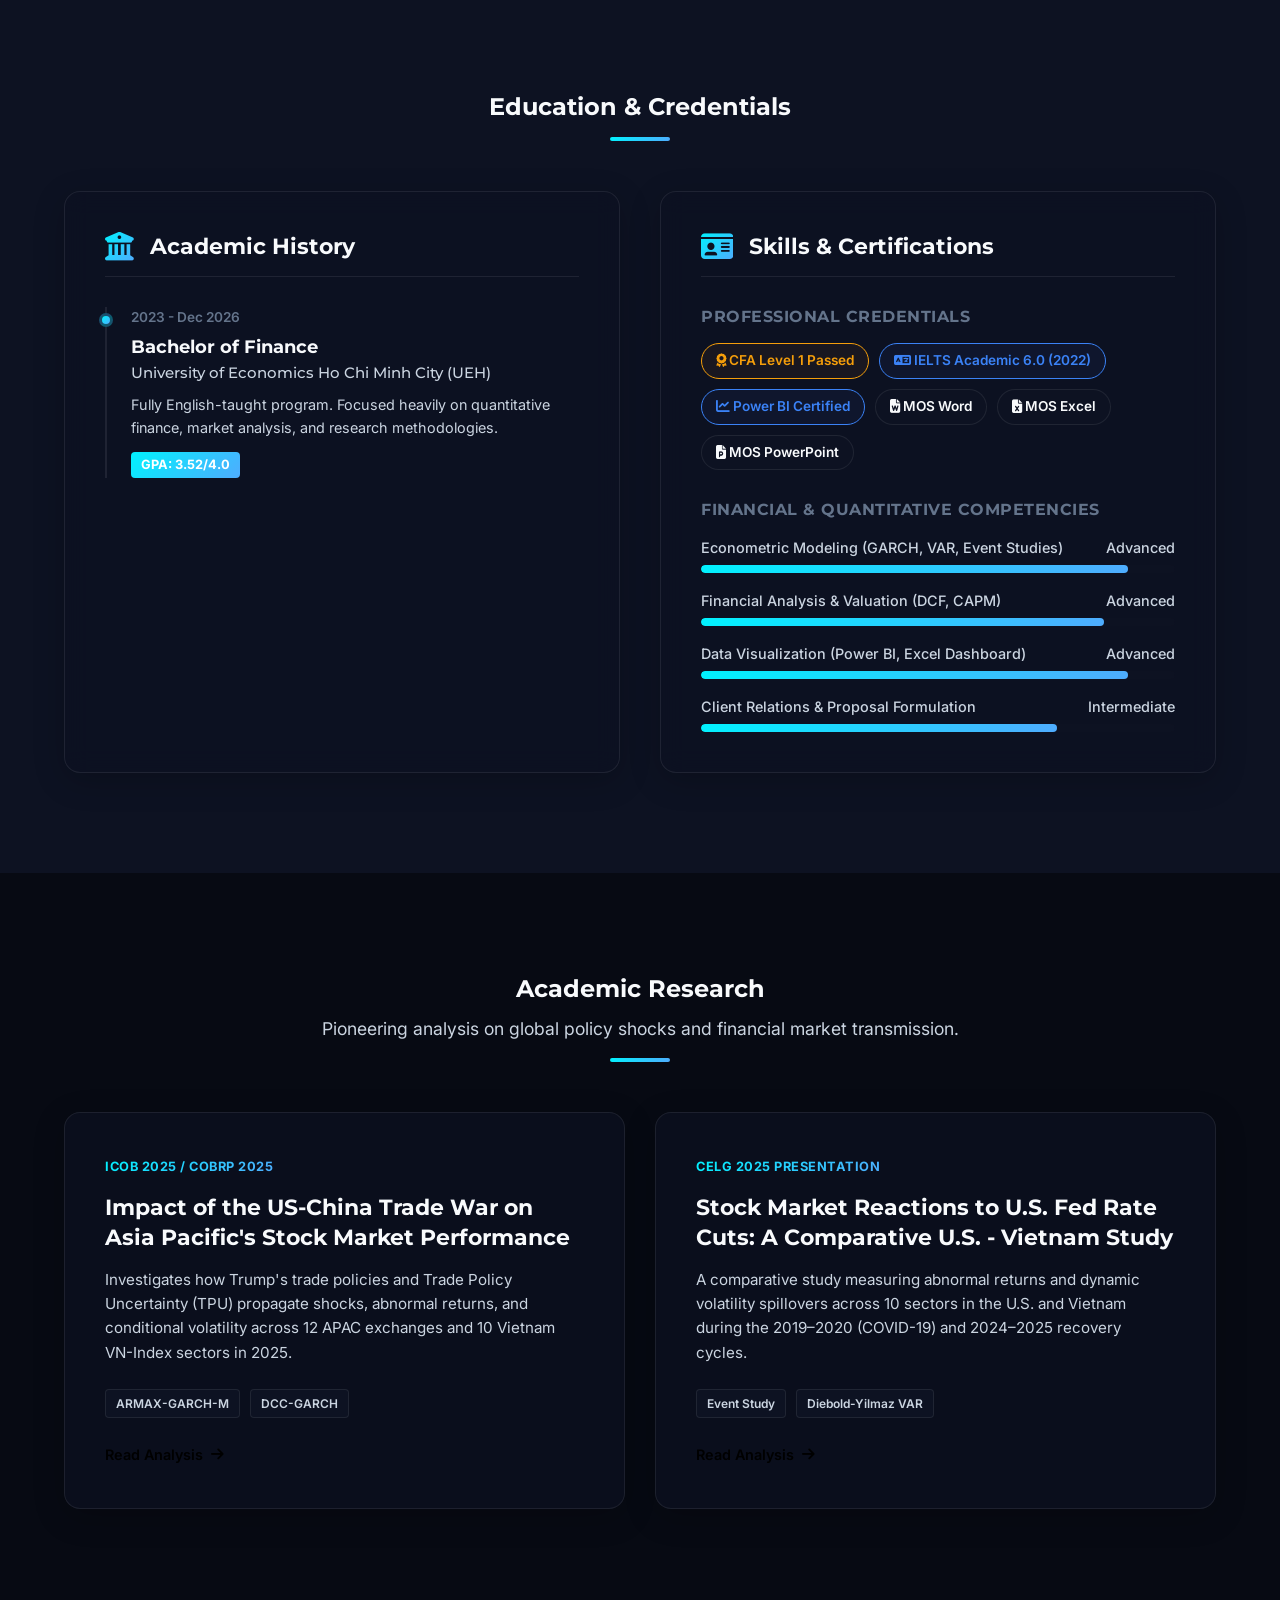
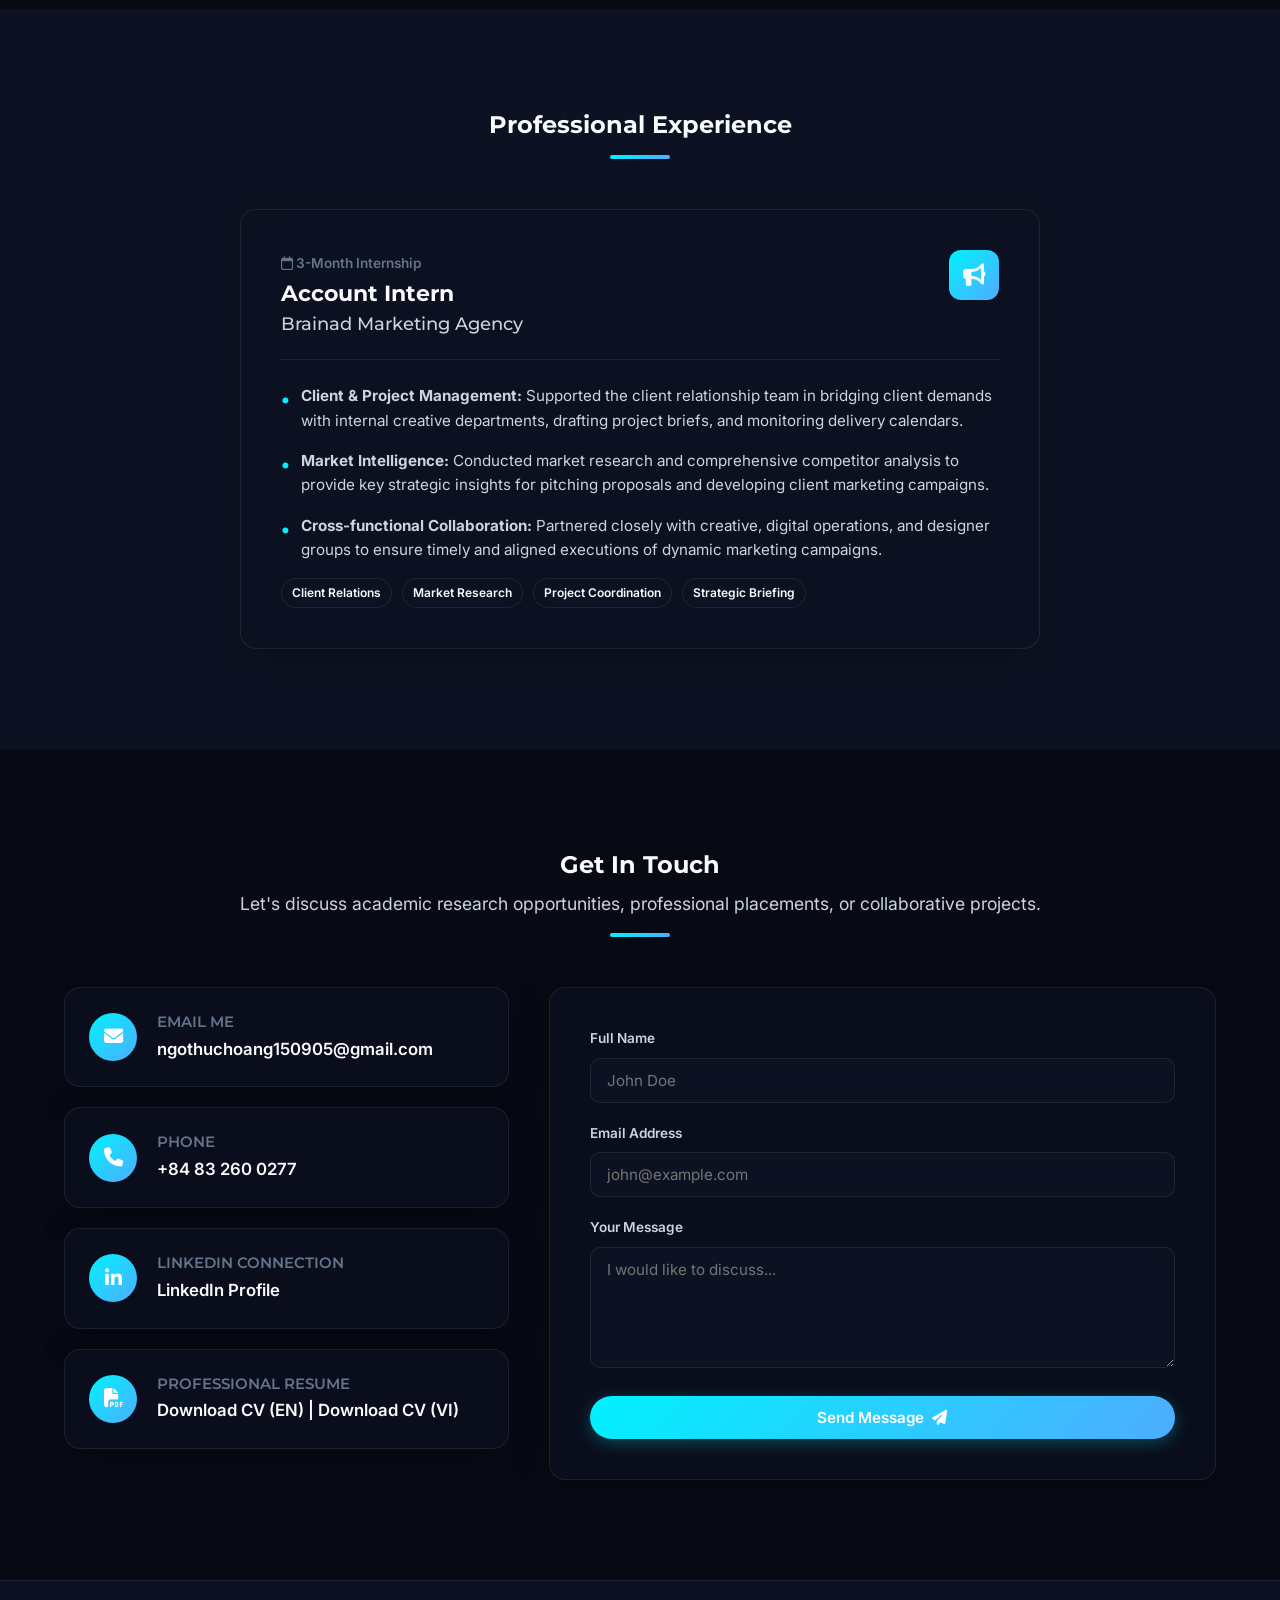
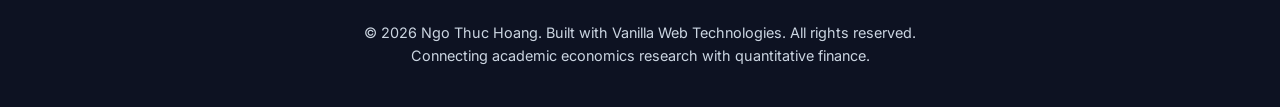
==== commit 643ce5c4: "Update CV and website" ====
--- a/index.html
+++ b/index.html
@@ -31,10 +31,10 @@
             </nav>
             <div class="nav-actions">
                 <button id="theme-toggle" class="btn-icon" aria-label="Toggle theme">
-                    <i class="fas fa-sun"></i>
+                    <i class="fa-solid fa-sun"></i>
                 </button>
                 <button id="mobile-menu-btn" class="btn-icon mobile-only" aria-label="Open menu">
-                    <i class="fas fa-bars"></i>
+                    <i class="fa-solid fa-bars"></i>
                 </button>
             </div>
         </div>
@@ -45,7 +45,7 @@
         <div class="container hero-grid">
             <div class="hero-content">
                 <div class="badge-hero">
-                    <i class="fas fa-graduation-cap"></i> Finance Student & Researcher
+                    <i class="fa-solid fa-graduation-cap"></i> Finance Student & Researcher
                 </div>
                 <h1 class="hero-title">
                     Hi, I'm <span class="gradient-text">Ngo Thuc Hoang</span>
@@ -55,13 +55,14 @@
                 </p>
                 <div class="hero-cta">
                     <a href="#research" class="btn primary">Explore Research</a>
-                    <a href="./CV_NgoThucHoang.pdf" class="btn secondary" download><i class="fas fa-download"></i> Download CV</a>
+                    <a href="./CV_NgoThucHoang.pdf" class="btn secondary" download><i class="fa-solid fa-download"></i> CV (EN)</a>
+                    <a href="./CV_NgoThucHoang_VI.pdf" class="btn secondary" download><i class="fa-solid fa-download"></i> CV (VI)</a>
                 </div>
             </div>
             <div class="hero-image-wrapper">
                 <div class="avatar-glow"></div>
                 <div class="avatar-container">
-                    <img src="Anhcv_suit_white.png" alt="Ngo Thuc Hoang" class="avatar-img" onerror="this.src='Anhcv_suit.png'">
+                    <img src="Anhcv_nobg.png" alt="Ngo Thuc Hoang" class="avatar-img" onerror="this.src='Anhcv.jpg'">
                 </div>
             </div>
         </div>
@@ -86,17 +87,17 @@
                 </div>
                 <div class="stats-grid">
                     <div class="stat-card glass text-center">
-                        <div class="stat-icon"><i class="fas fa-award"></i></div>
+                        <div class="stat-icon"><i class="fa-solid fa-award"></i></div>
                         <div class="stat-number">3.52 <span class="stat-scale">/ 4.0</span></div>
                         <div class="stat-label">Cumulative GPA</div>
                     </div>
-                    <div class="stat-card glass text-center">
-                        <div class="stat-icon"><i class="fas fa-certificate"></i></div>
+                    <div class="stat-card glass text-center cfa-featured">
+                        <div class="stat-icon"><i class="fa-solid fa-certificate"></i></div>
                         <div class="stat-number">CFA <span class="stat-scale">Lvl 1</span></div>
                         <div class="stat-label">Passed First Attempt</div>
                     </div>
                     <div class="stat-card glass text-center">
-                        <div class="stat-icon"><i class="fas fa-file-invoice-dollar"></i></div>
+                        <div class="stat-icon"><i class="fa-solid fa-file-invoice-dollar"></i></div>
                         <div class="stat-number">2 <span class="stat-scale">Papers</span></div>
                         <div class="stat-label">Scientific Research</div>
                     </div>
@@ -116,17 +117,17 @@
                 <!-- Education Timeline -->
                 <div class="edu-card glass">
                     <div class="edu-card-header">
-                        <i class="fas fa-university icon-header"></i>
+                        <i class="fa-solid fa-building-columns icon-header"></i>
                         <h3>Academic History</h3>
                     </div>
                     <div class="edu-timeline">
                         <div class="timeline-item">
                             <div class="timeline-dot"></div>
-                            <span class="timeline-date">2023 - Present (Expected Dec 2026)</span>
-                            <h4>Bachelor of Business Administration in Finance</h4>
+                            <span class="timeline-date">2023 - Dec 2026</span>
+                            <h4>Bachelor of Finance</h4>
                             <h5>University of Economics Ho Chi Minh City (UEH)</h5>
                             <p class="edu-desc">
-                                Fully English-taught high-quality program. Focused heavily on quantitative finance, market analysis, and research methodologies.
+                                Fully English-taught program. Focused heavily on quantitative finance, market analysis, and research methodologies.
                             </p>
                             <span class="timeline-badge">GPA: 3.52/4.0</span>
                         </div>
@@ -136,18 +137,18 @@
                 <!-- Skills & Certifications -->
                 <div class="skills-card glass">
                     <div class="skills-card-header">
-                        <i class="fas fa-id-card icon-header"></i>
+                        <i class="fa-solid fa-id-card icon-header"></i>
                         <h3>Skills & Certifications</h3>
                     </div>
                     <div class="skills-section">
                         <h4>Professional Credentials</h4>
                         <div class="chips-container">
-                            <span class="chip gold"><i class="fas fa-award"></i> CFA Level 1 Passed</span>
-                            <span class="chip blue"><i class="fas fa-language"></i> IELTS Academic 6.0 (2022)</span>
-                            <span class="chip blue"><i class="fas fa-chart-line"></i> Power BI Certified</span>
-                            <span class="chip text-chip"><i class="fas fa-file-word"></i> MOS Word</span>
-                            <span class="chip text-chip"><i class="fas fa-file-excel"></i> MOS Excel</span>
-                            <span class="chip text-chip"><i class="fas fa-file-powerpoint"></i> MOS PowerPoint</span>
+                            <span class="chip gold"><i class="fa-solid fa-award"></i> CFA Level 1 Passed</span>
+                            <span class="chip blue"><i class="fa-solid fa-language"></i> IELTS Academic 6.0 (2022)</span>
+                            <span class="chip blue"><i class="fa-solid fa-chart-line"></i> Power BI Certified</span>
+                            <span class="chip text-chip"><i class="fa-solid fa-file-word"></i> MOS Word</span>
+                            <span class="chip text-chip"><i class="fa-solid fa-file-excel"></i> MOS Excel</span>
+                            <span class="chip text-chip"><i class="fa-solid fa-file-powerpoint"></i> MOS PowerPoint</span>
                         </div>
                     </div>
                     <div class="skills-section">
@@ -206,7 +207,7 @@
                         <span class="method-badge">ARMAX-GARCH-M</span>
                         <span class="method-badge">DCC-GARCH</span>
                     </div>
-                    <button class="btn card-btn text-gradient">Read Analysis <i class="fas fa-arrow-right"></i></button>
+                    <button class="btn card-btn text-gradient">Read Analysis <i class="fa-solid fa-arrow-right"></i></button>
                 </div>
 
                 <!-- Research Card 2 -->
@@ -220,7 +221,7 @@
                         <span class="method-badge">Event Study</span>
                         <span class="method-badge">Diebold-Yilmaz VAR</span>
                     </div>
-                    <button class="btn card-btn text-gradient">Read Analysis <i class="fas fa-arrow-right"></i></button>
+                    <button class="btn card-btn text-gradient">Read Analysis <i class="fa-solid fa-arrow-right"></i></button>
                 </div>
             </div>
         </div>
@@ -237,11 +238,11 @@
                 <div class="timeline-card glass">
                     <div class="timeline-header">
                         <div class="timeline-title-group">
-                            <span class="job-date"><i class="far fa-calendar-alt"></i> 3-Month Internship</span>
+                            <span class="job-date"><i class="fa-regular fa-calendar"></i> 3-Month Internship</span>
                             <h3>Account Intern</h3>
                             <h4>Brainad Marketing Agency</h4>
                         </div>
-                        <div class="timeline-logo"><i class="fas fa-bullhorn"></i></div>
+                        <div class="timeline-logo"><i class="fa-solid fa-bullhorn"></i></div>
                     </div>
                     <ul class="timeline-bullets">
                         <li>
@@ -277,31 +278,34 @@
                 <!-- Info cards -->
                 <div class="contact-info-wrapper">
                     <div class="info-card glass">
-                        <div class="info-icon"><i class="fas fa-envelope"></i></div>
+                        <div class="info-icon"><i class="fa-solid fa-envelope"></i></div>
                         <div>
                             <h4>Email Me</h4>
                             <p><a href="mailto:ngothuchoang150905@gmail.com" class="contact-link">ngothuchoang150905@gmail.com</a></p>
                         </div>
                     </div>
                     <div class="info-card glass">
-                        <div class="info-icon"><i class="fas fa-phone-alt"></i></div>
+                        <div class="info-icon"><i class="fa-solid fa-phone"></i></div>
                         <div>
                             <h4>Phone</h4>
                             <p><a href="tel:+84832600277" class="contact-link">+84 83 260 0277</a></p>
                         </div>
                     </div>
                     <div class="info-card glass">
-                        <div class="info-icon"><i class="fab fa-linkedin-in"></i></div>
+                        <div class="info-icon"><i class="fa-brands fa-linkedin-in"></i></div>
                         <div>
                             <h4>LinkedIn Connection</h4>
                             <p><a href="https://www.linkedin.com/in/th%C3%BAc-ho%C3%A0ng-ng%C3%B4-92a282347" class="contact-link" target="_blank">LinkedIn Profile</a></p>
                         </div>
                     </div>
                     <div class="info-card glass">
-                        <div class="info-icon"><i class="fas fa-file-pdf"></i></div>
+                        <div class="info-icon"><i class="fa-solid fa-file-pdf"></i></div>
                         <div>
                             <h4>Professional Resume</h4>
-                            <p><a href="./CV_NgoThucHoang.pdf" class="contact-link" download>Download CV_NgoThucHoang.pdf</a></p>
+                            <p>
+                                <a href="./CV_NgoThucHoang.pdf" class="contact-link" download>Download CV (EN)</a> | 
+                                <a href="./CV_NgoThucHoang_VI.pdf" class="contact-link" download>Download CV (VI)</a>
+                            </p>
                         </div>
                     </div>
                 </div>
@@ -320,7 +324,7 @@
                             <label for="form-message">Your Message</label>
                             <textarea id="form-message" rows="5" placeholder="I would like to discuss..." required></textarea>
                         </div>
-                        <button type="submit" class="btn primary w-full">Send Message <i class="fas fa-paper-plane ms-2"></i></button>
+                        <button type="submit" class="btn primary w-full">Send Message <i class="fa-solid fa-paper-plane ms-2"></i></button>
                     </form>
                 </div>
             </div>
--- a/styles.css
+++ b/styles.css
@@ -1171,3 +1171,19 @@
         gap: 10px;
     }
 }
+
+/* CFA Highlight Styles */
+.stat-card.cfa-featured {
+    border: 2px solid #f59e0b !important;
+    box-shadow: 0 8px 32px rgba(245, 158, 11, 0.15), 0 0 15px rgba(245, 158, 11, 0.1) !important;
+    transform: scale(1.03);
+}
+.stat-card.cfa-featured:hover {
+    transform: scale(1.06) translateY(-5px) !important;
+    box-shadow: 0 12px 40px rgba(245, 158, 11, 0.25), 0 0 25px rgba(245, 158, 11, 0.2) !important;
+}
+.stat-card.cfa-featured .stat-icon i {
+    color: #fbbf24 !important;
+    text-shadow: 0 0 10px rgba(245, 158, 11, 0.3);
+}
+
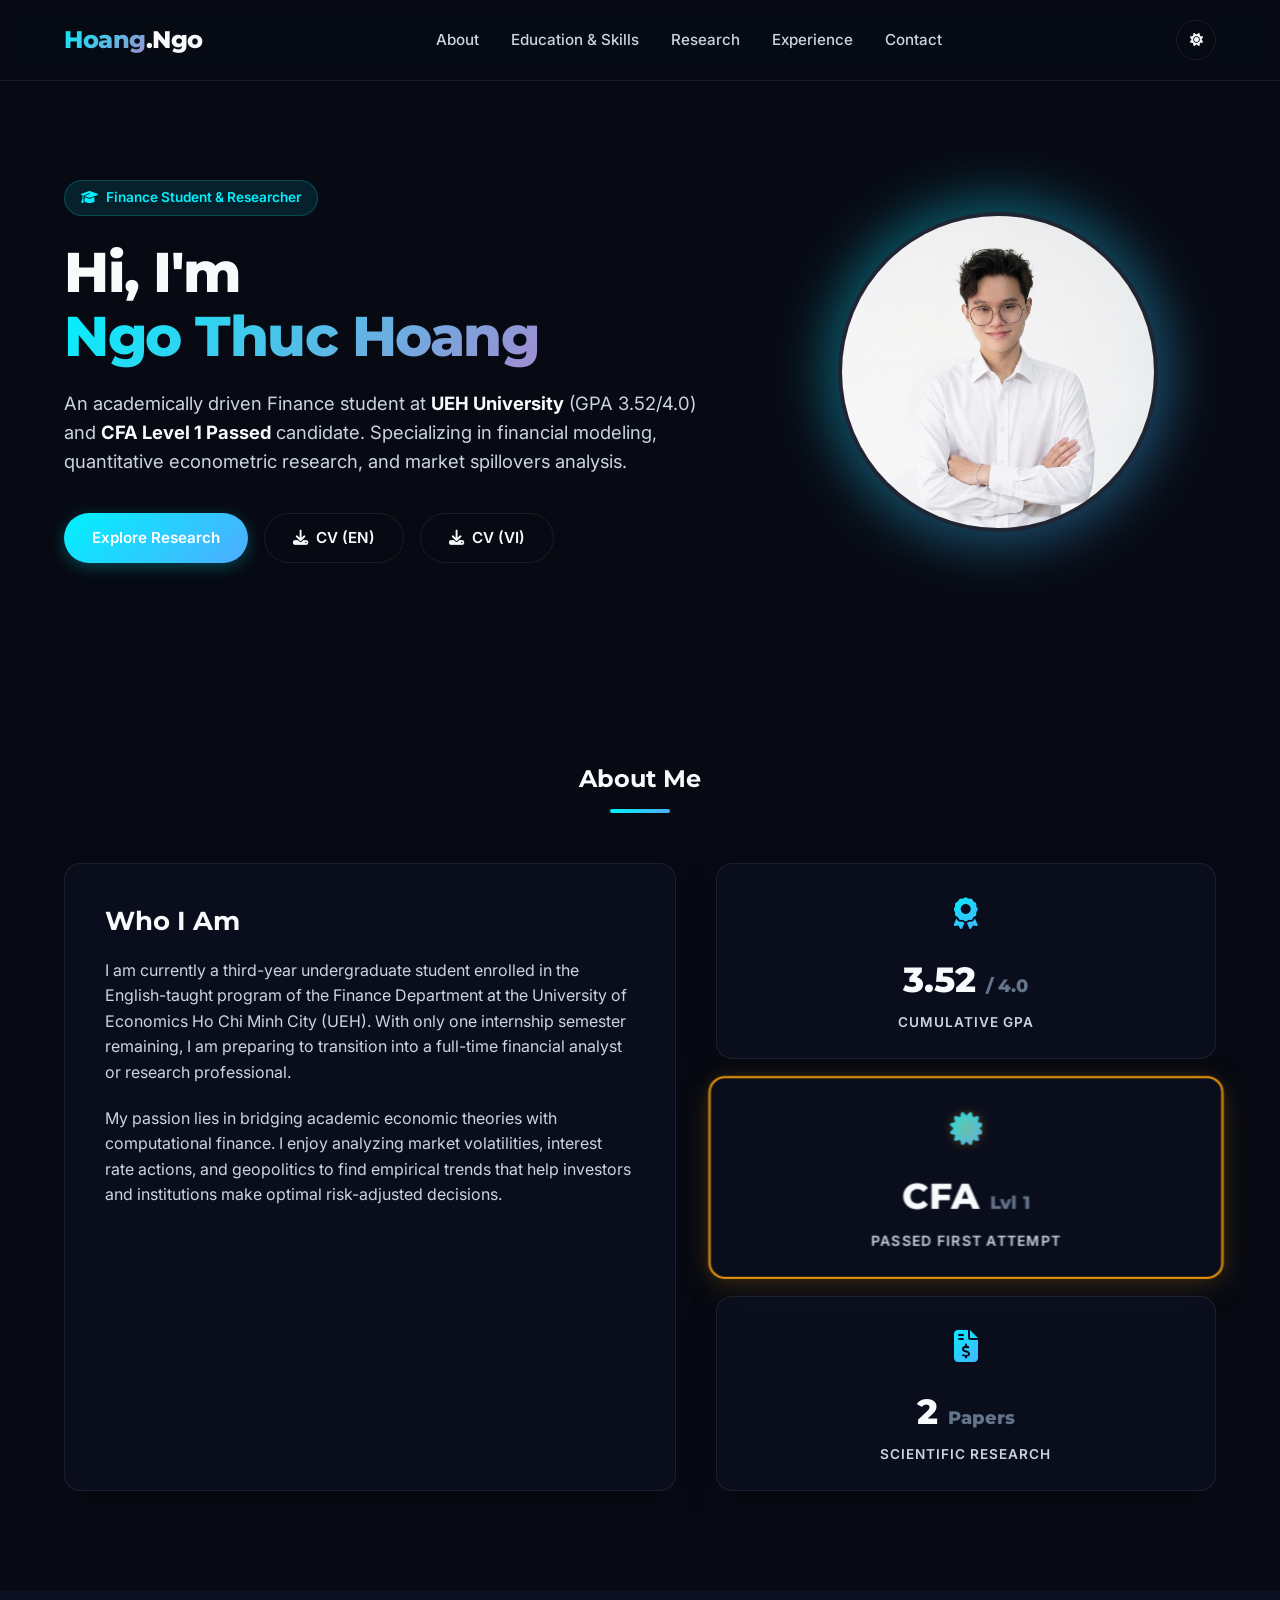
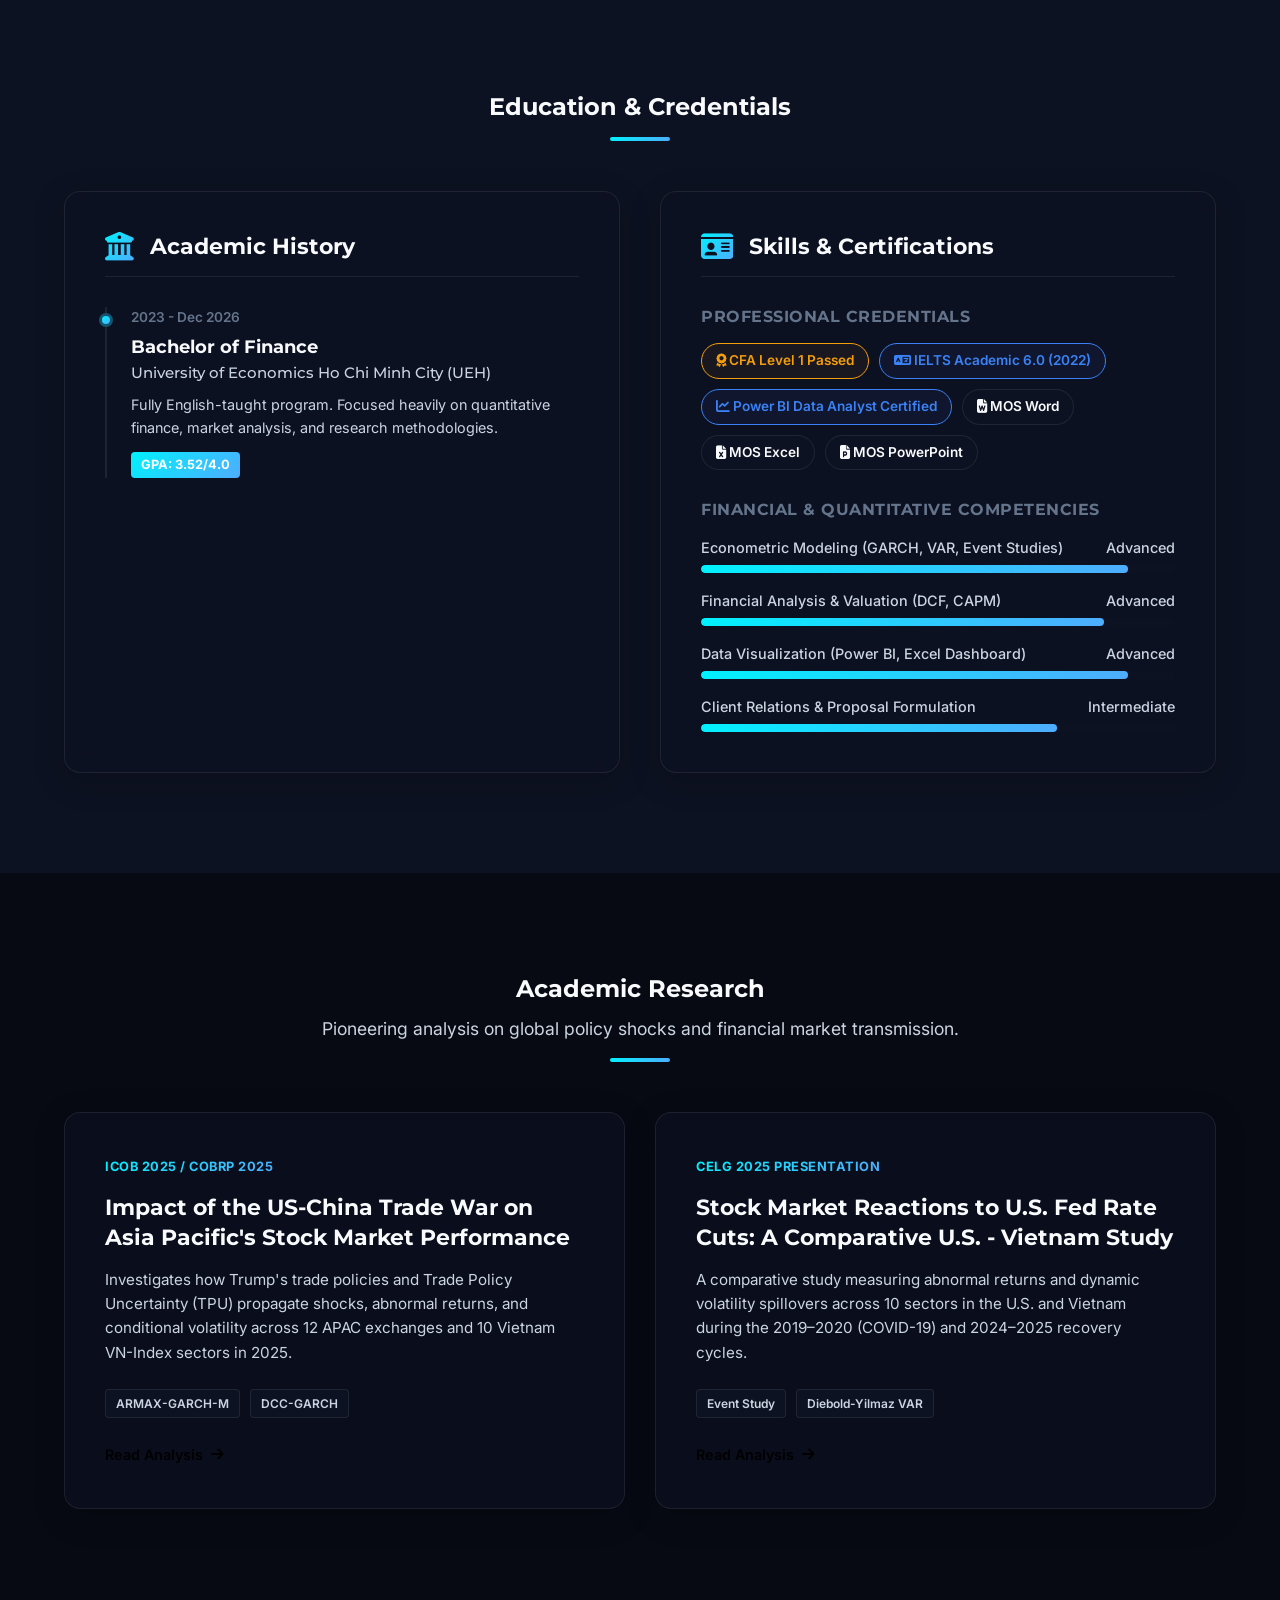
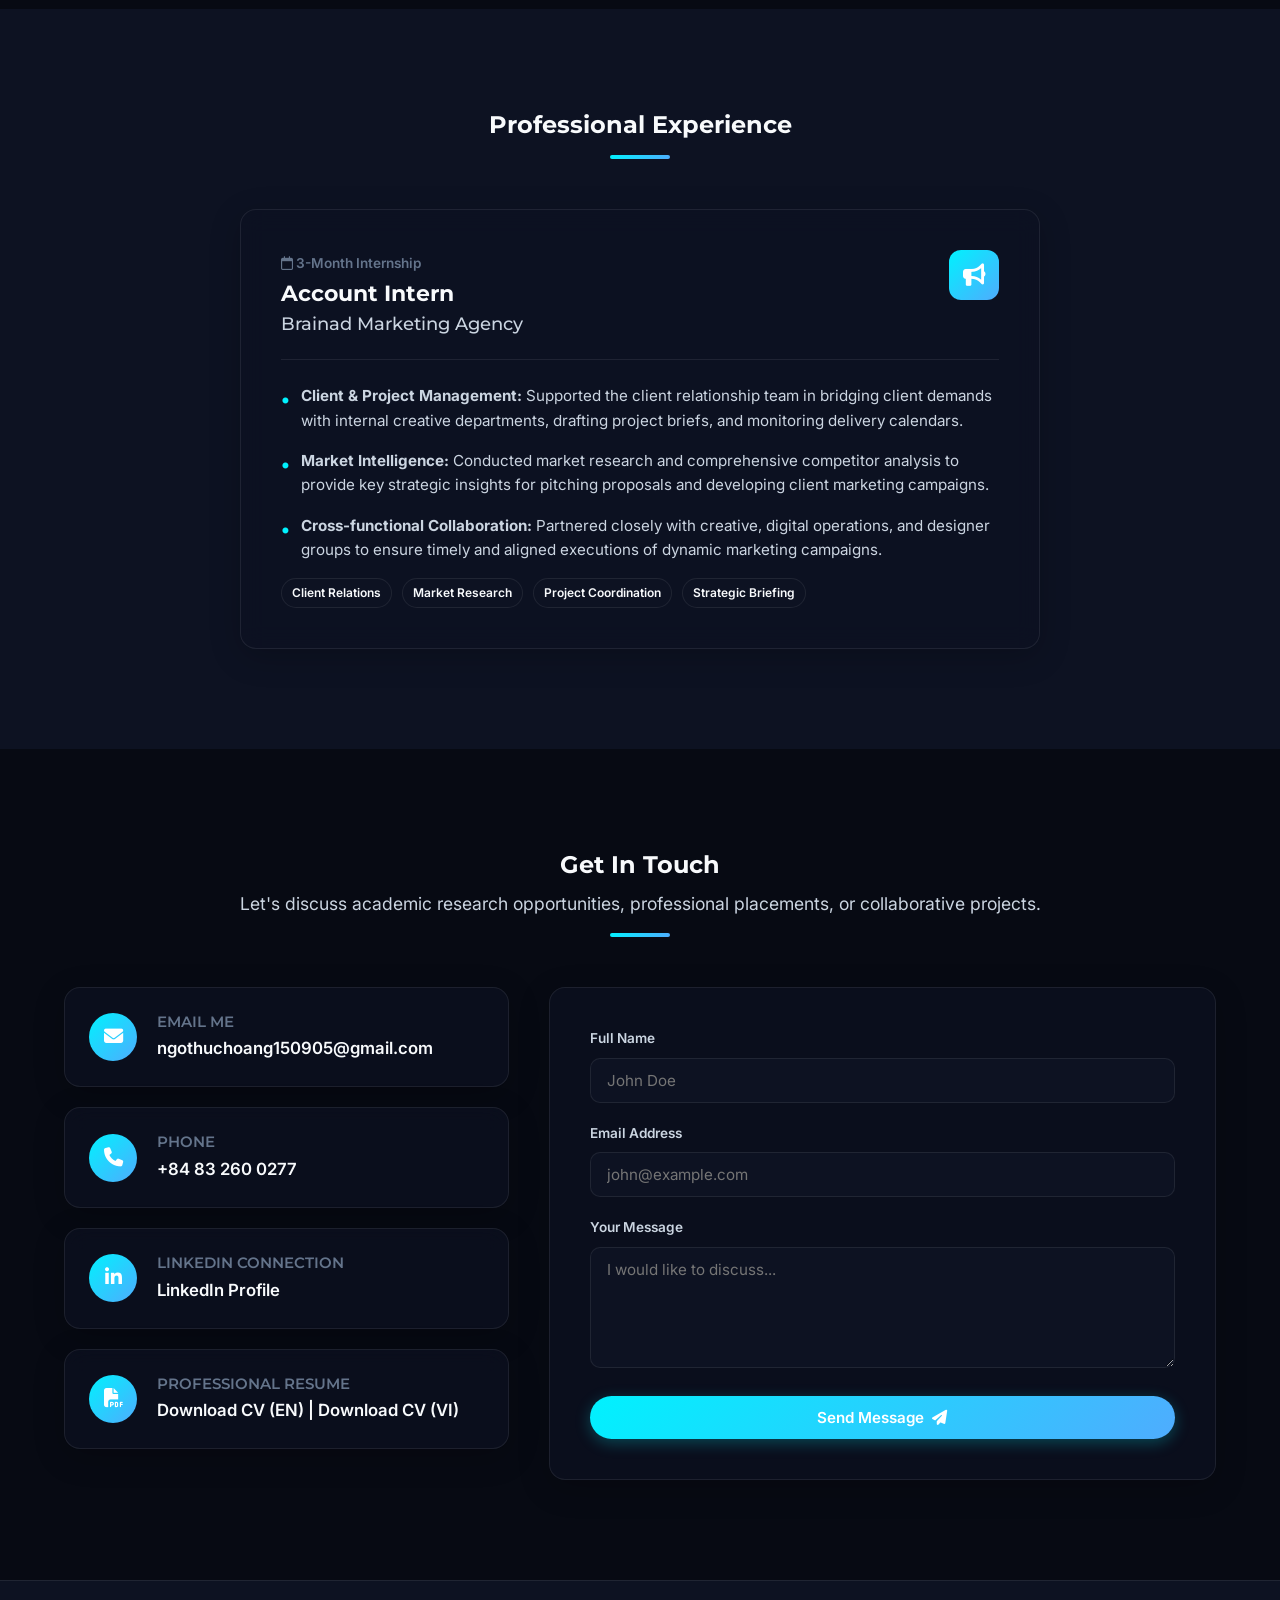
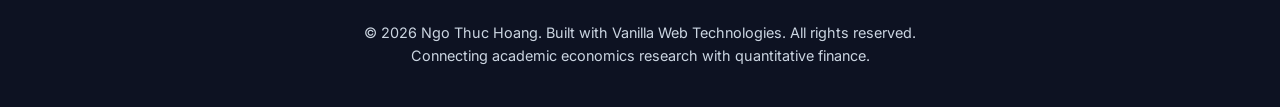
==== commit 8c50b882: "Add files via upload" ====
--- a/index.html
+++ b/index.html
@@ -62,7 +62,7 @@
             <div class="hero-image-wrapper">
                 <div class="avatar-glow"></div>
                 <div class="avatar-container">
-                    <img src="Anhcv_nobg.png" alt="Ngo Thuc Hoang" class="avatar-img" onerror="this.src='Anhcv.jpg'">
+                    <img src="Anhcv_shirt_white_polished.png" alt="Ngo Thuc Hoang" class="avatar-img" onerror="this.src='Anhcv.jpg'">
                 </div>
             </div>
         </div>
@@ -145,7 +145,7 @@
                         <div class="chips-container">
                             <span class="chip gold"><i class="fa-solid fa-award"></i> CFA Level 1 Passed</span>
                             <span class="chip blue"><i class="fa-solid fa-language"></i> IELTS Academic 6.0 (2022)</span>
-                            <span class="chip blue"><i class="fa-solid fa-chart-line"></i> Power BI Certified</span>
+                            <span class="chip blue"><i class="fa-solid fa-chart-line"></i> Power BI Data Analyst Certified</span>
                             <span class="chip text-chip"><i class="fa-solid fa-file-word"></i> MOS Word</span>
                             <span class="chip text-chip"><i class="fa-solid fa-file-excel"></i> MOS Excel</span>
                             <span class="chip text-chip"><i class="fa-solid fa-file-powerpoint"></i> MOS PowerPoint</span>
